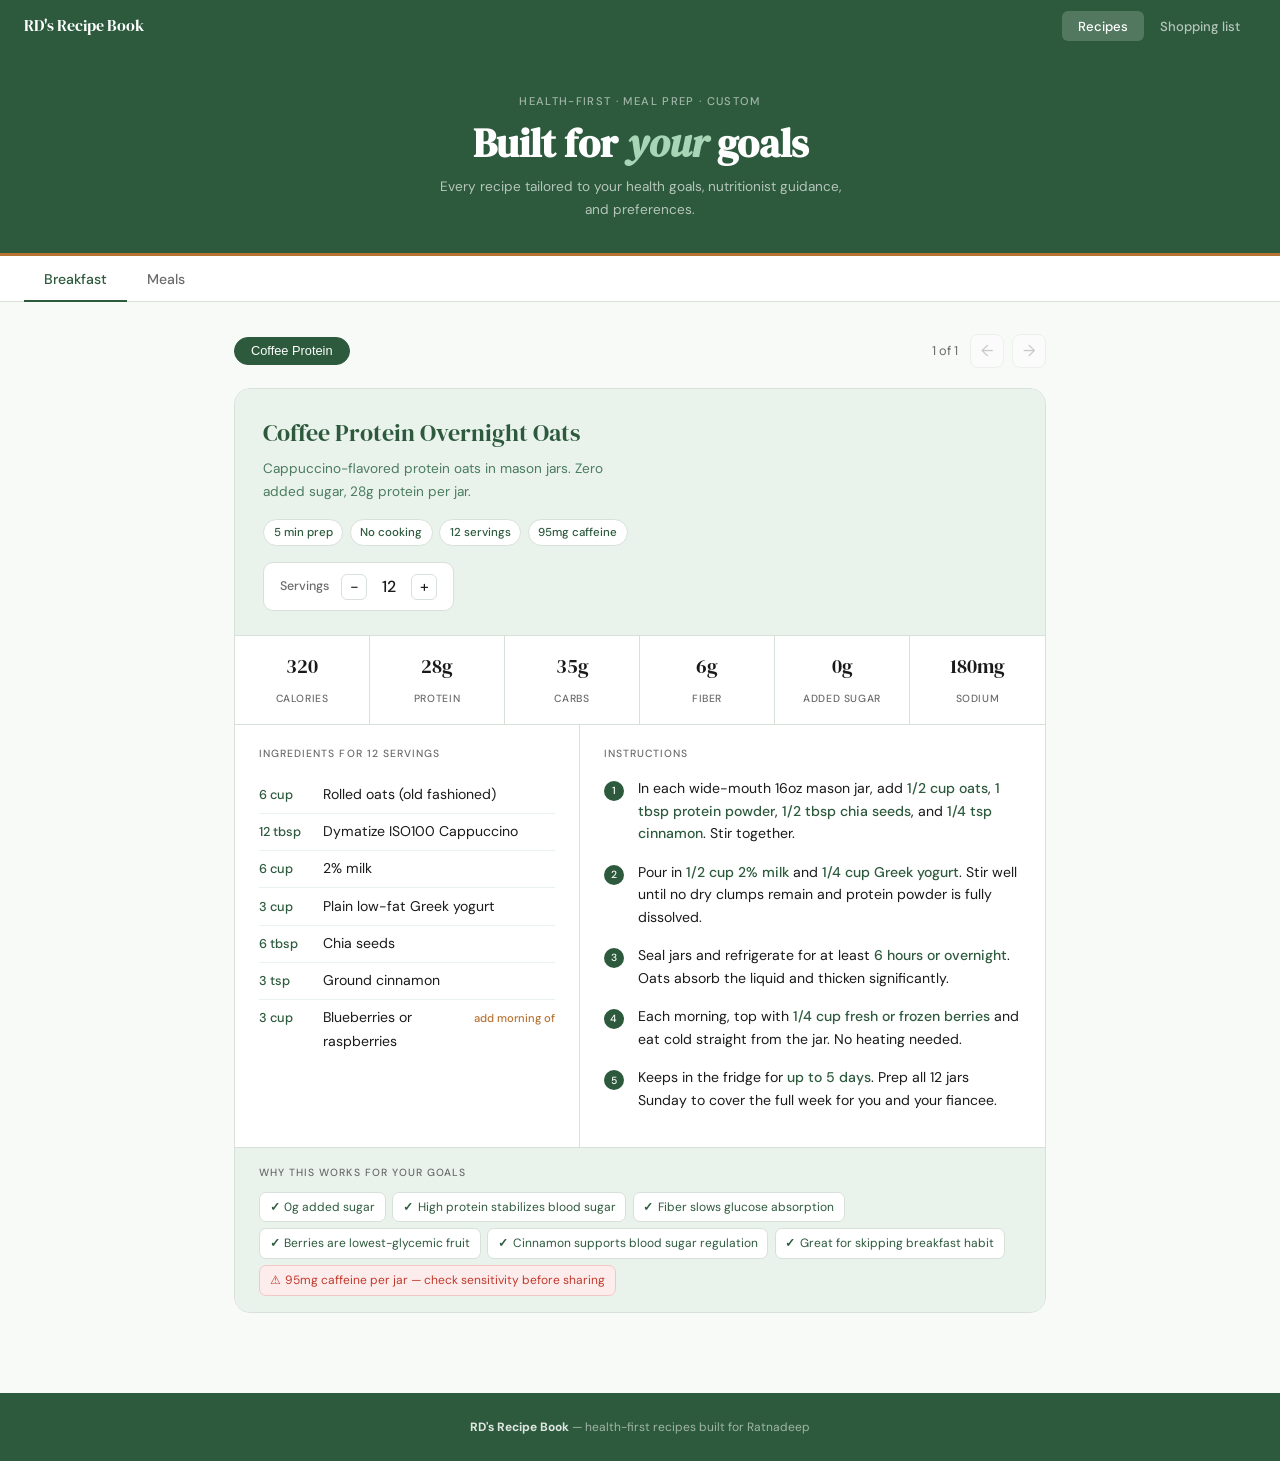
==== index.html @ 074deece "File rename" ====
<!DOCTYPE html>
<html lang="en">
<head>
<meta charset="UTF-8">
<meta name="viewport" content="width=device-width, initial-scale=1.0">
<title>RD's Recipe Book</title>
<link href="https://fonts.googleapis.com/css2?family=DM+Serif+Display:ital@0;1&family=DM+Sans:wght@400;500&display=swap" rel="stylesheet">
<style>
*,*::before,*::after{box-sizing:border-box;margin:0;padding:0}
:root{
  --green:#2D5A3D;--green-light:#EAF2EC;--green-mid:#4A7C5F;
  --amber:#B87333;--amber-light:#FDF4EB;
  --ink:#1A1A1A;--muted:#6B6B6B;--border:#D8E0DA;
  --bg:#F8FAF8;--white:#FFFFFF;
  --red:#C0392B;--red-light:#FDECEC;
}
body{font-family:'DM Sans',sans-serif;background:var(--bg);color:var(--ink);font-size:16px;line-height:1.7;min-height:100vh}
nav{background:var(--green);padding:0 1.5rem;display:flex;align-items:center;justify-content:space-between;height:52px;position:sticky;top:0;z-index:200}
.brand{font-family:'DM Serif Display',serif;color:#fff;font-size:1rem}
.nav-links{display:flex;gap:0;list-style:none}
.nav-links button{background:none;border:none;color:rgba(255,255,255,0.65);font-family:'DM Sans',sans-serif;font-size:0.82rem;font-weight:500;padding:0.4rem 1rem;cursor:pointer;border-radius:6px;transition:all 0.15s}
.nav-links button:hover{color:#fff;background:rgba(255,255,255,0.1)}
.nav-links button.active{color:#fff;background:rgba(255,255,255,0.18)}
.hero{background:var(--green);padding:2.5rem 1.5rem 2rem;text-align:center;border-bottom:3px solid var(--amber)}
.hero-eyebrow{font-size:0.7rem;font-weight:500;letter-spacing:0.12em;text-transform:uppercase;color:rgba(255,255,255,0.55);margin-bottom:0.5rem}
.hero h1{font-family:'DM Serif Display',serif;font-size:clamp(1.6rem,4vw,2.5rem);color:#fff;line-height:1.2;margin-bottom:0.5rem}
.hero h1 em{font-style:italic;color:#A8D5B5}
.hero-sub{color:rgba(255,255,255,0.65);font-size:0.85rem;max-width:420px;margin:0 auto}
.page{display:none;max-width:860px;margin:0 auto;padding:2rem 1.5rem}
.page.active{display:block}
.page-tabs{background:var(--white);border-bottom:1px solid var(--border);display:flex;padding:0 1.5rem;max-width:none}
.page-tab{background:none;border:none;border-bottom:2px solid transparent;font-family:'DM Sans',sans-serif;font-size:0.88rem;font-weight:500;color:var(--muted);padding:0.85rem 1.25rem 0.75rem;cursor:pointer;transition:all 0.15s;margin-bottom:-1px}
.page-tab:hover{color:var(--ink)}
.page-tab.active{color:var(--green);border-bottom-color:var(--green)}
.cat-wrap{max-width:860px;margin:0 auto;padding:2rem 1.5rem}
.recipe-nav{display:flex;align-items:center;justify-content:space-between;margin-bottom:1.25rem;flex-wrap:wrap;gap:0.75rem}
.cat-tabs{display:flex;gap:0.5rem;flex-wrap:wrap}
.cat-tab{background:var(--white);border:1px solid var(--border);border-radius:999px;font-size:0.8rem;font-weight:500;color:var(--muted);padding:0.35rem 1rem;cursor:pointer;transition:all 0.15s}
.cat-tab:hover{border-color:var(--green);color:var(--green)}
.cat-tab.active{background:var(--green);border-color:var(--green);color:#fff}
.nav-right{display:flex;align-items:center;gap:0.75rem}
.recipe-counter{font-size:0.8rem;color:var(--muted)}
.recipe-nav-arrows{display:flex;gap:0.5rem}
.arrow-btn{background:var(--white);border:1px solid var(--border);border-radius:8px;width:34px;height:34px;display:flex;align-items:center;justify-content:center;cursor:pointer;font-size:1rem;color:var(--muted);transition:all 0.15s;font-family:'DM Sans',sans-serif}
.arrow-btn:hover:not([disabled]){border-color:var(--green);color:var(--green)}
.arrow-btn[disabled]{opacity:0.35;cursor:default}
.recipe-card{background:var(--white);border:1px solid var(--border);border-radius:16px;overflow:hidden}
.recipe-header{background:var(--green-light);padding:1.5rem 1.75rem;border-bottom:1px solid var(--border)}
.recipe-header-top{display:flex;align-items:flex-start;justify-content:space-between;gap:1rem;flex-wrap:wrap;margin-bottom:1rem}
.recipe-title{font-family:'DM Serif Display',serif;font-size:1.5rem;font-weight:400;color:var(--green)}
.recipe-desc{font-size:0.85rem;color:var(--green-mid);margin-top:0.2rem;max-width:380px}
.recipe-badges{display:flex;gap:0.4rem;flex-wrap:wrap}
.badge{background:var(--white);border:1px solid var(--border);border-radius:999px;font-size:0.72rem;font-weight:500;color:var(--green);padding:0.18rem 0.6rem;white-space:nowrap}
.serving-control{display:flex;align-items:center;gap:0.75rem;background:var(--white);border:1px solid var(--border);border-radius:10px;padding:0.6rem 1rem;width:fit-content}
.serving-label{font-size:0.78rem;color:var(--muted);font-weight:500}
.serving-btns{display:flex;align-items:center;gap:0.5rem}
.s-btn{background:none;border:1px solid var(--border);border-radius:6px;width:26px;height:26px;display:flex;align-items:center;justify-content:center;cursor:pointer;font-size:1rem;color:var(--ink);line-height:1;transition:all 0.15s;font-family:'DM Sans',sans-serif}
.s-btn:hover{border-color:var(--green);color:var(--green)}
.serving-num{font-size:1rem;font-weight:500;color:var(--ink);min-width:28px;text-align:center}
.nutrition-strip{display:grid;grid-template-columns:repeat(auto-fit,minmax(90px,1fr));border-bottom:1px solid var(--border)}
.nutrition-cell{padding:0.85rem 1rem;text-align:center;border-right:1px solid var(--border)}
.nutrition-cell:last-child{border-right:none}
.nutrition-cell .val{font-family:'DM Serif Display',serif;font-size:1.25rem;color:var(--ink);display:block}
.nutrition-cell .lbl{font-size:0.65rem;font-weight:500;letter-spacing:0.06em;text-transform:uppercase;color:var(--muted);margin-top:0.1rem}
.recipe-body{display:grid;grid-template-columns:1fr 1.35fr}
@media(max-width:600px){.recipe-body{grid-template-columns:1fr}}
.ingredients-col{padding:1.25rem 1.5rem;border-right:1px solid var(--border)}
.steps-col{padding:1.25rem 1.5rem}
.col-label{font-size:0.65rem;font-weight:500;letter-spacing:0.1em;text-transform:uppercase;color:var(--muted);margin-bottom:0.9rem}
.ingredient-list{list-style:none}
.ingredient-list li{display:flex;gap:0.5rem;padding:0.38rem 0;border-bottom:1px solid var(--green-light);font-size:0.88rem;align-items:baseline}
.ingredient-list li:last-child{border-bottom:none}
.qty{font-weight:500;color:var(--green);min-width:56px;font-size:0.8rem}
.iname{color:var(--ink);flex:1}
.mod{font-size:0.7rem;color:var(--amber);font-weight:500;margin-left:auto;white-space:nowrap;padding-left:0.3rem}
.step{display:flex;gap:0.9rem;margin-bottom:1rem;align-items:flex-start}
.step-num{background:var(--green);color:#fff;font-size:0.65rem;font-weight:500;width:20px;height:20px;border-radius:50%;display:flex;align-items:center;justify-content:center;flex-shrink:0;margin-top:4px}
.step-text{font-size:0.88rem;color:var(--ink);line-height:1.6}
.step-text strong{font-weight:500;color:var(--green)}
.health-notes{background:var(--green-light);border-top:1px solid var(--border);padding:1rem 1.5rem}
.health-note-list{display:flex;flex-wrap:wrap;gap:0.4rem;margin-top:0.6rem}
.hnote{background:var(--white);border:1px solid var(--border);border-radius:7px;font-size:0.75rem;color:var(--green);padding:0.25rem 0.6rem;display:flex;align-items:center;gap:0.3rem}
.hnote::before{content:"✓";font-weight:700}
.wnote{background:var(--red-light);border:1px solid #F5C6C6;border-radius:7px;font-size:0.75rem;color:var(--red);padding:0.25rem 0.6rem;display:flex;align-items:center;gap:0.3rem}
.wnote::before{content:"⚠"}
.shop-header{display:flex;align-items:center;justify-content:space-between;margin-bottom:1.5rem;flex-wrap:wrap;gap:1rem}
.shop-header h2{font-family:'DM Serif Display',serif;font-size:1.5rem;font-weight:400}
.clear-btn{background:none;border:1px solid var(--border);border-radius:8px;font-family:'DM Sans',sans-serif;font-size:0.8rem;color:var(--muted);padding:0.4rem 0.85rem;cursor:pointer;transition:all 0.15s}
.clear-btn:hover{border-color:var(--red);color:var(--red)}
.shop-section{background:var(--white);border:1px solid var(--border);border-radius:14px;overflow:hidden;margin-bottom:1.25rem}
.shop-section-header{background:var(--green-light);padding:0.75rem 1.25rem;border-bottom:1px solid var(--border);display:flex;align-items:center;justify-content:space-between}
.shop-section-title{font-size:0.72rem;font-weight:500;letter-spacing:0.1em;text-transform:uppercase;color:var(--green)}
.shop-section-count{font-size:0.72rem;color:var(--green-mid)}
.shop-item{display:flex;align-items:center;gap:0.85rem;padding:0.7rem 1.25rem;border-bottom:1px solid var(--green-light);cursor:pointer;transition:background 0.1s;user-select:none}
.shop-item:last-child{border-bottom:none}
.shop-item:hover{background:var(--bg)}
.shop-item.checked .shop-item-name{text-decoration:line-through;color:var(--muted)}
.shop-checkbox{width:18px;height:18px;border:1.5px solid var(--border);border-radius:4px;flex-shrink:0;display:flex;align-items:center;justify-content:center;transition:all 0.15s}
.shop-item.checked .shop-checkbox{background:var(--green);border-color:var(--green)}
.checkmark{display:none;font-size:11px;color:#fff;font-weight:700}
.shop-item.checked .checkmark{display:block}
.shop-item-name{flex:1;font-size:0.9rem;color:var(--ink)}
.shop-item-qty{font-size:0.78rem;color:var(--muted);white-space:nowrap}
.have-tag{font-size:0.7rem;color:var(--green-mid);font-weight:500;margin-left:0.4rem}
.progress-bar{height:3px;background:var(--border);border-radius:999px;margin-bottom:1.5rem;overflow:hidden}
.progress-fill{height:100%;background:var(--green);border-radius:999px;transition:width 0.3s}
.progress-label{font-size:0.78rem;color:var(--muted);margin-bottom:0.5rem}
footer{background:var(--green);color:rgba(255,255,255,0.55);text-align:center;padding:1.5rem;font-size:0.75rem;margin-top:3rem}
footer strong{color:rgba(255,255,255,0.85)}
</style>
</head>
<body>

<nav>
  <span class="brand">RD's Recipe Book</span>
  <ul class="nav-links">
    <li><button class="active" onclick="showPage('recipes',this)">Recipes</button></li>
    <li><button onclick="showPage('shopping',this)">Shopping list</button></li>
  </ul>
</nav>

<div class="hero">
  <p class="hero-eyebrow">Health-first · Meal prep · Custom</p>
  <h1>Built for <em>your</em> goals</h1>
  <p class="hero-sub">Every recipe tailored to your health goals, nutritionist guidance, and preferences.</p>
</div>

<div id="page-recipes" class="page active" style="max-width:none;padding:0">
  <div class="page-tabs">
    <button class="page-tab active" onclick="showCat('breakfast',this)">Breakfast</button>
    <button class="page-tab" onclick="showCat('meals',this)">Meals</button>
  </div>
  <div id="cat-breakfast" class="cat-wrap"></div>
  <div id="cat-meals" class="cat-wrap" style="display:none"></div>
</div>

<div id="page-shopping" class="page">
  <div class="shop-header">
    <h2>Shopping list</h2>
    <button class="clear-btn" onclick="clearChecked()">Clear checked</button>
  </div>
  <p class="progress-label" id="progress-label"></p>
  <div class="progress-bar"><div class="progress-fill" id="progress-fill" style="width:0%"></div></div>
  <div id="shopping-content"></div>
</div>

<footer><strong>RD's Recipe Book</strong> — health-first recipes built for Ratnadeep</footer>

<script>
var RECIPES = {
  breakfast: [
    {
      id: "oats",
      name: "Coffee Protein Overnight Oats",
      desc: "Cappuccino-flavored protein oats in mason jars. Zero added sugar, 28g protein per jar.",
      badges: ["5 min prep","No cooking","12 servings","95mg caffeine"],
      baseServings: 12,
      nutrition: {calories:320,protein:28,carbs:35,fiber:6,addedSugar:0,sodium:180},
      ingredients: [
        {qty:0.5,unit:"cup",name:"Rolled oats (old fashioned)",mod:""},
        {qty:1,unit:"tbsp",name:"Dymatize ISO100 Cappuccino",mod:""},
        {qty:0.5,unit:"cup",name:"2% milk",mod:""},
        {qty:0.25,unit:"cup",name:"Plain low-fat Greek yogurt",mod:""},
        {qty:0.5,unit:"tbsp",name:"Chia seeds",mod:""},
        {qty:0.25,unit:"tsp",name:"Ground cinnamon",mod:""},
        {qty:0.25,unit:"cup",name:"Blueberries or raspberries",mod:"add morning of"}
      ],
      steps: [
        "In each wide-mouth 16oz mason jar, add <strong>1/2 cup oats</strong>, <strong>1 tbsp protein powder</strong>, <strong>1/2 tbsp chia seeds</strong>, and <strong>1/4 tsp cinnamon</strong>. Stir together.",
        "Pour in <strong>1/2 cup 2% milk</strong> and <strong>1/4 cup Greek yogurt</strong>. Stir well until no dry clumps remain and protein powder is fully dissolved.",
        "Seal jars and refrigerate for at least <strong>6 hours or overnight</strong>. Oats absorb the liquid and thicken significantly.",
        "Each morning, top with <strong>1/4 cup fresh or frozen berries</strong> and eat cold straight from the jar. No heating needed.",
        "Keeps in the fridge for <strong>up to 5 days</strong>. Prep all 12 jars Sunday to cover the full week for you and your fiancee."
      ],
      healthNotes: ["0g added sugar","High protein stabilizes blood sugar","Fiber slows glucose absorption","Berries are lowest-glycemic fruit","Cinnamon supports blood sugar regulation","Great for skipping breakfast habit"],
      watchNotes: ["95mg caffeine per jar — check sensitivity before sharing"],
      grocery: [
        {name:"Rolled oats (old fashioned)",qty:"1 large canister",have:false},
        {name:"Dymatize ISO100 Cappuccino",qty:"1 tub",have:false},
        {name:"2% milk",qty:"1 gallon",have:false},
        {name:"Plain low-fat Greek yogurt",qty:"32oz tub",have:false},
        {name:"Chia seeds",qty:"bulk bag",have:false},
        {name:"Ground cinnamon",qty:"small jar",have:false},
        {name:"Frozen berries (blueberries or raspberries)",qty:"2 x 12oz bags",have:false},
        {name:"Wide-mouth 16oz mason jars",qty:"pack of 12",have:false}
      ]
    }
  ],
  meals: [
    {
      id: "pasta",
      name: "Peanut Pasta Salad",
      desc: "Thai-inspired meal prep salad with Brami protein pasta, cauliflower, edamame, and creamy peanut dressing.",
      badges: ["20 min total","4 servings","4 days fridge","Lunch"],
      baseServings: 4,
      nutrition: {calories:480,protein:33,carbs:52,fiber:14,addedSugar:1,sodium:600},
      ingredients: [
        {qty:1,unit:"cup",name:"Brami Fusilli pasta, cooked",mod:"swap"},
        {qty:0.5,unit:"cup",name:"Cauliflower, small florets",mod:"swap"},
        {qty:0.25,unit:"cup",name:"Frozen edamame, thawed",mod:""},
        {qty:0.25,unit:"cup",name:"Carrots, grated",mod:""},
        {qty:0.25,unit:"cup",name:"Green onion, chopped",mod:""},
        {qty:2,unit:"tbsp",name:"Cilantro, chopped",mod:""},
        {qty:1.5,unit:"tbsp",name:"Peanuts, crushed",mod:""},
        {qty:1.5,unit:"tbsp",name:"Peanut butter",mod:""},
        {qty:0.25,unit:"",name:"Lime, juiced",mod:""},
        {qty:0.5,unit:"tbsp",name:"Low-sodium soy sauce",mod:"swap"},
        {qty:0.25,unit:"tbsp",name:"Sriracha",mod:""},
        {qty:0.25,unit:"tbsp",name:"Chili crunch oil",mod:""},
        {qty:0.25,unit:"tsp",name:"Maple syrup",mod:""},
        {qty:0.75,unit:"tbsp",name:"Water to thin dressing",mod:""}
      ],
      steps: [
        "Cook <strong>Brami Fusilli</strong> per package instructions. Drain and cool completely — warm pasta makes the dressing watery.",
        "Chop <strong>cauliflower</strong> into small florets. Grate <strong>carrots</strong>. Chop <strong>green onion</strong> and <strong>cilantro</strong>. Thaw <strong>edamame</strong> or mix with warm pasta to speed it up.",
        "In a jar, whisk <strong>peanut butter, lime juice, low-sodium soy sauce, sriracha, maple syrup,</strong> and <strong>water</strong> until smooth and pourable. Spoon chili crunch oil over the surface — do not stir it in.",
        "In a large bowl, combine cooled pasta, cauliflower, edamame, carrots, green onion, cilantro, and peanuts. Pour dressing over and toss well.",
        "Divide into <strong>4 airtight containers</strong>. Keeps in the fridge up to <strong>4 days</strong>. Toss before eating as dressing settles."
      ],
      healthNotes: ["Brami pasta: 21g protein + 9g fiber vs regular rotini","Cauliflower: nutritionist-approved lunch vegetable","Low-sodium soy sauce reduces sodium per serving","High fiber helps manage blood sugar from carbs"],
      watchNotes: [],
      grocery: [
        {name:"Brami Fusilli protein pasta",qty:"1 box",have:false},
        {name:"Frozen edamame (shelled)",qty:"1 bag",have:false},
        {name:"Cauliflower",qty:"1 head",have:false},
        {name:"Carrots",qty:"2-3 medium",have:false},
        {name:"Green onion",qty:"1 bunch",have:false},
        {name:"Cilantro",qty:"1 bunch",have:false},
        {name:"Peanuts (unsalted)",qty:"small bag",have:false},
        {name:"Peanut butter",qty:"1 jar",have:false},
        {name:"Limes",qty:"2",have:false},
        {name:"Low-sodium soy sauce",qty:"1 bottle",have:false},
        {name:"Chili crunch oil",qty:"1 jar",have:false},
        {name:"Maple syrup",qty:"small bottle",have:false},
        {name:"Sriracha",qty:"1 bottle",have:false}
      ]
    }
  ]
};

var state = {
  currentCat: "breakfast",
  indices: {breakfast:0, meals:0},
  servings: {},
  checked: {}
};

try { state.checked = JSON.parse(localStorage.getItem("rd_checked") || "{}"); } catch(e) { state.checked = {}; }

RECIPES.breakfast.forEach(function(r){ state.servings[r.id] = r.baseServings; });
RECIPES.meals.forEach(function(r){ state.servings[r.id] = r.baseServings; });

function showPage(page, btn) {
  document.querySelectorAll(".page").forEach(function(p){ p.classList.remove("active"); });
  document.getElementById("page-"+page).classList.add("active");
  document.querySelectorAll(".nav-links button").forEach(function(b){ b.classList.remove("active"); });
  btn.classList.add("active");
  if(page === "shopping") renderShopping();
}

function showCat(cat, btn) {
  state.currentCat = cat;
  document.getElementById("cat-breakfast").style.display = cat === "breakfast" ? "block" : "none";
  document.getElementById("cat-meals").style.display = cat === "meals" ? "block" : "none";
  document.querySelectorAll(".page-tab").forEach(function(b){ b.classList.remove("active"); });
  btn.classList.add("active");
}

function prevRecipe(cat) {
  if(state.indices[cat] > 0){ state.indices[cat]--; renderRecipe(cat); }
}
function nextRecipe(cat) {
  if(state.indices[cat] < RECIPES[cat].length - 1){ state.indices[cat]++; renderRecipe(cat); }
}
function jumpRecipe(cat, idx) {
  state.indices[cat] = idx;
  renderRecipe(cat);
}
function changeServings(id, cat, delta) {
  state.servings[id] = Math.max(1, state.servings[id] + delta);
  renderRecipe(cat);
}

function fmtQty(n) {
  if(n === 0) return "0";
  var whole = Math.floor(n);
  var frac = Math.round((n - whole) * 100) / 100;
  var fracs = {"0.25":"1/4","0.5":"1/2","0.75":"3/4","0.33":"1/3","0.67":"2/3","0.13":"1/8"};
  var best = null, bestDiff = 999;
  Object.keys(fracs).forEach(function(k){
    var diff = Math.abs(parseFloat(k) - frac);
    if(diff < bestDiff){ bestDiff = diff; best = k; }
  });
  if(bestDiff < 0.06) {
    var fs = fracs[best];
    return whole > 0 ? (whole + " " + fs) : fs;
  }
  if(n >= 10) return Math.round(n).toString();
  return parseFloat(n.toFixed(1)).toString();
}

function renderRecipe(cat) {
  var recipes = RECIPES[cat];
  var idx = state.indices[cat];
  var r = recipes[idx];
  var servings = state.servings[r.id];
  var ratio = servings / r.baseServings;
  var n = r.nutrition;

  function ns(v){ return Math.round(v * ratio); }

  var tabs = recipes.map(function(rec, i){
    var words = rec.name.split(" ").slice(0,2).join(" ");
    return '<button class="cat-tab' + (i===idx?" active":"") + '" onclick="jumpRecipe(\'' + cat + '\',' + i + ')">' + words + '</button>';
  }).join("");

  var prevDis = idx === 0 ? " disabled" : "";
  var nextDis = idx === recipes.length - 1 ? " disabled" : "";

  var ings = r.ingredients.map(function(ing){
    var scaled = ing.qty * servings;
    return '<li><span class="qty">' + fmtQty(scaled) + ' ' + ing.unit + '</span><span class="iname">' + ing.name + '</span>' + (ing.mod ? '<span class="mod">' + ing.mod + '</span>' : '') + '</li>';
  }).join("");

  var steps = r.steps.map(function(s, i){
    return '<div class="step"><span class="step-num">' + (i+1) + '</span><span class="step-text">' + s + '</span></div>';
  }).join("");

  var hnotes = r.healthNotes.map(function(n){ return '<span class="hnote">' + n + '</span>'; }).join("");
  var wnotes = r.watchNotes.map(function(n){ return '<span class="wnote">' + n + '</span>'; }).join("");
  var badges = r.badges.map(function(b){ return '<span class="badge">' + b + '</span>'; }).join("");

  var html = '<div class="recipe-nav">'
    + '<div class="cat-tabs">' + tabs + '</div>'
    + '<div class="nav-right">'
    + '<span class="recipe-counter">' + (idx+1) + ' of ' + recipes.length + '</span>'
    + '<div class="recipe-nav-arrows">'
    + '<button class="arrow-btn" onclick="prevRecipe(\'' + cat + '\')"' + prevDis + '>&#8592;</button>'
    + '<button class="arrow-btn" onclick="nextRecipe(\'' + cat + '\')"' + nextDis + '>&#8594;</button>'
    + '</div></div></div>'
    + '<div class="recipe-card">'
    + '<div class="recipe-header">'
    + '<div class="recipe-header-top">'
    + '<div><div class="recipe-title">' + r.name + '</div><div class="recipe-desc">' + r.desc + '</div></div>'
    + '<div class="recipe-badges">' + badges + '</div>'
    + '</div>'
    + '<div class="serving-control"><span class="serving-label">Servings</span>'
    + '<div class="serving-btns">'
    + '<button class="s-btn" onclick="changeServings(\'' + r.id + '\',\'' + cat + '\',-1)">&#8722;</button>'
    + '<span class="serving-num">' + servings + '</span>'
    + '<button class="s-btn" onclick="changeServings(\'' + r.id + '\',\'' + cat + '\',1)">&#43;</button>'
    + '</div></div></div>'
    + '<div class="nutrition-strip">'
    + '<div class="nutrition-cell"><span class="val">' + ns(n.calories) + '</span><span class="lbl">Calories</span></div>'
    + '<div class="nutrition-cell"><span class="val">' + ns(n.protein) + 'g</span><span class="lbl">Protein</span></div>'
    + '<div class="nutrition-cell"><span class="val">' + ns(n.carbs) + 'g</span><span class="lbl">Carbs</span></div>'
    + '<div class="nutrition-cell"><span class="val">' + ns(n.fiber) + 'g</span><span class="lbl">Fiber</span></div>'
    + '<div class="nutrition-cell"><span class="val">' + ns(n.addedSugar) + 'g</span><span class="lbl">Added sugar</span></div>'
    + '<div class="nutrition-cell"><span class="val">' + ns(n.sodium) + 'mg</span><span class="lbl">Sodium</span></div>'
    + '</div>'
    + '<div class="recipe-body">'
    + '<div class="ingredients-col"><div class="col-label">Ingredients for ' + servings + ' servings</div><ul class="ingredient-list">' + ings + '</ul></div>'
    + '<div class="steps-col"><div class="col-label">Instructions</div>' + steps + '</div>'
    + '</div>'
    + '<div class="health-notes"><div class="col-label" style="margin-bottom:0.5rem">Why this works for your goals</div>'
    + '<div class="health-note-list">' + hnotes + wnotes + '</div></div>'
    + '</div>';

  document.getElementById(cat + "-recipe-container").innerHTML = html;
}

function getKey(recipeId, itemName) {
  return recipeId + "__" + itemName;
}

function toggleItem(key) {
  state.checked[key] = !state.checked[key];
  try { localStorage.setItem("rd_checked", JSON.stringify(state.checked)); } catch(e){}
  renderShopping();
}

function clearChecked() {
  state.checked = {};
  try { localStorage.setItem("rd_checked", JSON.stringify(state.checked)); } catch(e){}
  renderShopping();
}

function renderShopping() {
  var allRecipes = RECIPES.breakfast.concat(RECIPES.meals);
  var totalItems = 0, checkedItems = 0;
  var html = "";

  allRecipes.forEach(function(r) {
    var sectionDone = 0;
    totalItems += r.grocery.length;
    r.grocery.forEach(function(it){
      var key = getKey(r.id, it.name);
      if(it.have || state.checked[key]) sectionDone++;
    });
    checkedItems += sectionDone;

    html += '<div class="shop-section">'
      + '<div class="shop-section-header">'
      + '<span class="shop-section-title">' + r.name + '</span>'
      + '<span class="shop-section-count">' + sectionDone + '/' + r.grocery.length + ' done</span>'
      + '</div>';

    r.grocery.forEach(function(it) {
      var key = getKey(r.id, it.name);
      var isChecked = it.have || !!state.checked[key];
      var checkedClass = isChecked ? " checked" : "";
      var onclick = it.have ? "" : ' onclick="toggleItem(\'' + key + '\')"';
      var haveTag = it.have ? '<span class="have-tag">already have</span>' : "";
      html += '<div class="shop-item' + checkedClass + '"' + onclick + '>'
        + '<div class="shop-checkbox"><span class="checkmark">&#10003;</span></div>'
        + '<span class="shop-item-name">' + it.name + haveTag + '</span>'
        + '<span class="shop-item-qty">' + it.qty + '</span>'
        + '</div>';
    });

    html += '</div>';
  });

  var pct = totalItems > 0 ? Math.round(checkedItems / totalItems * 100) : 0;
  document.getElementById("progress-label").textContent = checkedItems + " of " + totalItems + " items checked";
  document.getElementById("progress-fill").style.width = pct + "%";
  document.getElementById("shopping-content").innerHTML = html;
}

function initCat(cat) {
  var wrap = document.getElementById("cat-" + cat);
  wrap.innerHTML = '<div id="' + cat + '-recipe-container"></div>';
  renderRecipe(cat);
}

initCat("breakfast");
initCat("meals");
</script>
</body>
</html>
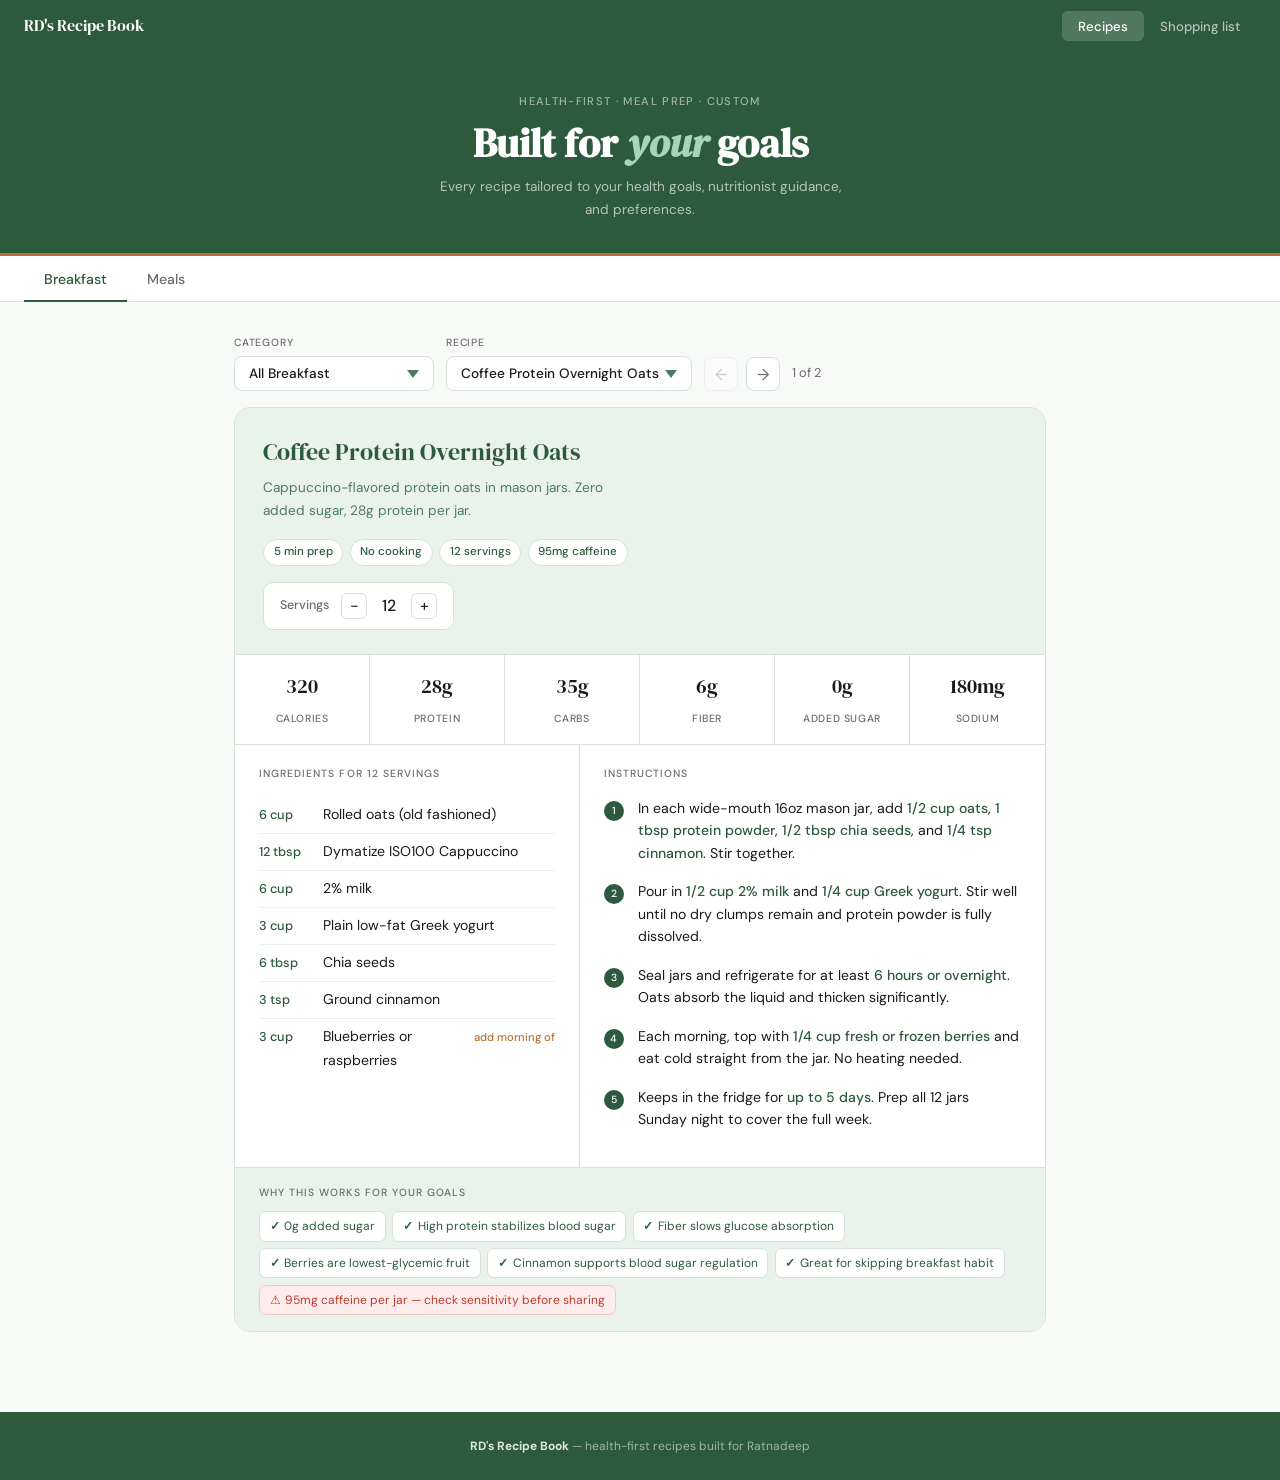
==== commit a5ec77fe: "UI changes" ====
--- a/index.html
+++ b/index.html
@@ -83,6 +83,12 @@
 .hnote::before{content:"✓";font-weight:700}
 .wnote{background:var(--red-light);border:1px solid #F5C6C6;border-radius:7px;font-size:0.75rem;color:var(--red);padding:0.25rem 0.6rem;display:flex;align-items:center;gap:0.3rem}
 .wnote::before{content:"⚠"}
+.dd-row{display:flex;gap:0.75rem;margin-bottom:1rem;flex-wrap:wrap;align-items:center}
+.dd-wrap{position:relative}
+.dd-label{font-size:0.65rem;font-weight:500;letter-spacing:0.08em;text-transform:uppercase;color:var(--muted);margin-bottom:0.3rem;display:block}
+.dd-select{appearance:none;-webkit-appearance:none;background:var(--white);border:1px solid var(--border);border-radius:8px;padding:0.5rem 2rem 0.5rem 0.85rem;font-family:'DM Sans',sans-serif;font-size:0.85rem;font-weight:500;color:var(--ink);cursor:pointer;min-width:200px;background-image:url("data:image/svg+xml;charset=UTF-8,%3Csvg xmlns='http://www.w3.org/2000/svg' width='12' height='8' viewBox='0 0 12 8'%3E%3Cpath fill='%234A7C5F' d='M6 8L0 0h12z'/%3E%3C/svg%3E");background-repeat:no-repeat;background-position:right 0.85rem center;transition:border-color 0.15s}
+.dd-select:hover{border-color:var(--green)}
+.dd-select:focus{outline:none;border-color:var(--green)}
 .shop-header{display:flex;align-items:center;justify-content:space-between;margin-bottom:1.5rem;flex-wrap:wrap;gap:1rem}
 .shop-header h2{font-family:'DM Serif Display',serif;font-size:1.5rem;font-weight:400}
 .clear-btn{background:none;border:1px solid var(--border);border-radius:8px;font-family:'DM Sans',sans-serif;font-size:0.8rem;color:var(--muted);padding:0.4rem 0.85rem;cursor:pointer;transition:all 0.15s}
@@ -151,6 +157,7 @@
   breakfast: [
     {
       id: "oats",
+      subcat: "Overnight Oats",
       name: "Coffee Protein Overnight Oats",
       desc: "Cappuccino-flavored protein oats in mason jars. Zero added sugar, 28g protein per jar.",
       badges: ["5 min prep","No cooking","12 servings","95mg caffeine"],
@@ -170,7 +177,7 @@
         "Pour in <strong>1/2 cup 2% milk</strong> and <strong>1/4 cup Greek yogurt</strong>. Stir well until no dry clumps remain and protein powder is fully dissolved.",
         "Seal jars and refrigerate for at least <strong>6 hours or overnight</strong>. Oats absorb the liquid and thicken significantly.",
         "Each morning, top with <strong>1/4 cup fresh or frozen berries</strong> and eat cold straight from the jar. No heating needed.",
-        "Keeps in the fridge for <strong>up to 5 days</strong>. Prep all 12 jars Sunday to cover the full week for you and your fiancee."
+        "Keeps in the fridge for <strong>up to 5 days</strong>. Prep all 12 jars Sunday night to cover the full week."
       ],
       healthNotes: ["0g added sugar","High protein stabilizes blood sugar","Fiber slows glucose absorption","Berries are lowest-glycemic fruit","Cinnamon supports blood sugar regulation","Great for skipping breakfast habit"],
       watchNotes: ["95mg caffeine per jar — check sensitivity before sharing"],
@@ -182,6 +189,46 @@
         {name:"Chia seeds",qty:"bulk bag",have:false},
         {name:"Ground cinnamon",qty:"small jar",have:false},
         {name:"Frozen berries (blueberries or raspberries)",qty:"2 x 12oz bags",have:false},
+        {name:"Wide-mouth 16oz mason jars",qty:"pack of 12",have:false}
+      ]
+    },
+    {
+      id: "tiramisuoats",
+      subcat: "Overnight Oats",
+      name: "Banana Tiramisu Protein Oats",
+      desc: "Coffee-soaked protein oats with banana and a dusting of cocoa, inspired by tiramisu. No added sugar.",
+      badges: ["5 min prep","No cooking","12 servings","Coffee flavor"],
+      baseServings: 12,
+      nutrition: {calories:300,protein:29,carbs:34,fiber:7,addedSugar:0,sodium:170},
+      ingredients: [
+        {qty:0.5,unit:"cup",name:"Rolled oats (old fashioned)",mod:""},
+        {qty:1,unit:"tbsp",name:"Dymatize ISO100 Cappuccino",mod:""},
+        {qty:0.5,unit:"cup",name:"2% milk",mod:""},
+        {qty:0.25,unit:"cup",name:"Plain low-fat Greek yogurt",mod:""},
+        {qty:0.5,unit:"tbsp",name:"Chia seeds",mod:""},
+        {qty:0.25,unit:"tsp",name:"Ground cinnamon",mod:""},
+        {qty:0.25,unit:"",name:"Small banana, mashed (1/4 per jar)",mod:""},
+        {qty:0.5,unit:"tsp",name:"Unsweetened cocoa powder",mod:"dust on top"}
+      ],
+      steps: [
+        "In each wide-mouth 16oz mason jar, add <strong>1/2 cup oats</strong>, <strong>1 tbsp protein powder</strong>, <strong>1/2 tbsp chia seeds</strong>, and <strong>1/4 tsp cinnamon</strong>. Stir together.",
+        "Mash <strong>1/4 small banana</strong> per jar and mix it into the dry ingredients so it soaks in like a tiramisu layer, not just a topping.",
+        "Pour in <strong>1/2 cup 2% milk</strong> and <strong>1/4 cup Greek yogurt</strong>. Stir well until no dry clumps remain and everything is fully combined.",
+        "Seal jars and refrigerate for at least <strong>6 hours or overnight</strong>. Oats absorb the liquid and thicken significantly.",
+        "Each morning, dust the top with <strong>1/2 tsp unsweetened cocoa powder</strong> just like a classic tiramisu finish. Eat cold straight from the jar.",
+        "Keeps in the fridge for <strong>up to 5 days</strong>. Prep all 12 jars Sunday night to cover the full week."
+      ],
+      healthNotes: ["0g added sugar — banana provides all the sweetness","High protein stabilizes blood sugar","Small banana portion (1/4, not 1/2) limits sugar impact","Unsweetened cocoa adds antioxidants with negligible carbs","Coffee flavor doubled from protein powder","Cinnamon supports blood sugar regulation"],
+      watchNotes: ["Contains caffeine from protein powder — check sensitivity before sharing"],
+      grocery: [
+        {name:"Rolled oats (old fashioned)",qty:"1 large canister",have:false},
+        {name:"Dymatize ISO100 Cappuccino",qty:"1 tub",have:false},
+        {name:"2% milk",qty:"1 gallon",have:false},
+        {name:"Plain low-fat Greek yogurt",qty:"32oz tub",have:false},
+        {name:"Chia seeds",qty:"bulk bag",have:false},
+        {name:"Ground cinnamon",qty:"small jar",have:false},
+        {name:"Bananas",qty:"3-4 small",have:false},
+        {name:"Unsweetened cocoa powder",qty:"small container",have:false},
         {name:"Wide-mouth 16oz mason jars",qty:"pack of 12",have:false}
       ]
     }
@@ -234,6 +281,83 @@
         {name:"Maple syrup",qty:"small bottle",have:false},
         {name:"Sriracha",qty:"1 bottle",have:false}
       ]
+    },
+    {
+      id: "kabobs",
+      name: "Chicken Kabab",
+      desc: "Tender marinated chicken skewers with lemon, herbs and garlic. Easy weeknight dinner with minimal oil.",
+      badges: ["55 min total","10 min cook","6 servings"],
+      baseServings: 6,
+      nutrition: {calories:120,protein:16,carbs:4,fiber:1,addedSugar:2,sodium:283},
+      ingredients: [
+        {qty:2,unit:"",name:"Large chicken breasts, cubed",mod:""},
+        {qty:0.5,unit:"",name:"Large lemon, juiced",mod:""},
+        {qty:0.5,unit:"tbsp",name:"Honey",mod:""},
+        {qty:1,unit:"tbsp",name:"Olive oil",mod:""},
+        {qty:1,unit:"tsp",name:"Balsamic vinegar",mod:""},
+        {qty:0.5,unit:"tbsp",name:"Oregano",mod:""},
+        {qty:1.5,unit:"tsp",name:"Garlic powder",mod:""},
+        {qty:0.25,unit:"tsp",name:"Salt (reduced for cardiovascular health)",mod:"reduced"},
+        {qty:0.5,unit:"tsp",name:"Black pepper",mod:""},
+        {qty:1,unit:"tbsp",name:"Fresh parsley, chopped",mod:"to serve"}
+      ],
+      steps: [
+        "In a large bowl or zip-lock bag, combine <strong>lemon juice, honey, balsamic vinegar, oregano, garlic powder, salt,</strong> and <strong>black pepper</strong>. Stir together.",
+        "Cut chicken breasts into <strong>1-inch cubes</strong>. Add to the marinade, cover, and refrigerate for at least <strong>30 minutes</strong> — overnight is even better.",
+        "Preheat air fryer to <strong>400 degrees F</strong>. While preheating, thread approximately <strong>4 chicken cubes</strong> onto each skewer.",
+        "Brush or spray the air fryer basket with olive oil. Place skewers in a <strong>single layer</strong>. Cook at 400F for <strong>5 minutes</strong>, flip, then cook <strong>5 more minutes</strong>.",
+        "Check internal temperature reaches <strong>165 degrees F</strong>. Garnish with fresh parsley and serve immediately."
+      ],
+      healthNotes: ["16g protein per skewer with minimal fat","Air-fried — no heavy oil needed","Salt reduced to 1/4 tsp for cardiovascular health","Low carbs and controlled sodium","Pairs well with nonstarchy vegetables for a complete meal","Oregano and garlic are anti-inflammatory"],
+      watchNotes: [],
+      grocery: [
+        {name:"Chicken breasts (boneless, skinless)",qty:"2 large",have:false},
+        {name:"Lemons",qty:"1",have:false},
+        {name:"Honey",qty:"small jar",have:false},
+        {name:"Olive oil",qty:"1 bottle",have:false},
+        {name:"Balsamic vinegar",qty:"1 bottle",have:false},
+        {name:"Dried oregano",qty:"small jar",have:false},
+        {name:"Garlic powder",qty:"small jar",have:false},
+        {name:"Fresh parsley",qty:"1 bunch",have:false},
+        {name:"Bamboo skewers",qty:"1 pack",have:false}
+      ]
+    },
+    {
+      id: "thaibasil",
+      name: "Thai Basil Chicken",
+      desc: "Spicy Thai basil chicken stir-fry with garlic and chili. Quick 25-minute weeknight meal with bold flavor and minimal ingredients.",
+      badges: ["25 min total","4 servings","High protein","Spicy"],
+      baseServings: 4,
+      nutrition: {calories:180,protein:28,carbs:8,fiber:1,addedSugar:1,sodium:580},
+      ingredients: [
+        {qty:2,unit:"",name:"Chicken breasts, cut into bite-size pieces",mod:""},
+        {qty:4,unit:"",name:"Thai chile peppers, or more to taste",mod:""},
+        {qty:4,unit:"",name:"Garlic cloves, peeled",mod:""},
+        {qty:4,unit:"tbsp",name:"Low-sodium soy sauce",mod:"swap"},
+        {qty:3,unit:"tbsp",name:"Hoisin sauce",mod:"swap"},
+        {qty:1,unit:"tsp",name:"White sugar",mod:""},
+        {qty:28,unit:"",name:"Leaves fresh Thai basil",mod:""},
+        {qty:1,unit:"",name:"Cooking spray",mod:""}
+      ],
+      steps: [
+        "Grind <strong>Thai chile peppers</strong> and <strong>garlic</strong> together using a mortar and pestle or food processor until a coarse paste forms.",
+        "Coat a large skillet with <strong>cooking spray</strong> and heat over medium-high heat. Add the pepper-garlic mixture and cook, stirring, until fragrant and garlic is golden brown — about <strong>1 minute</strong>.",
+        "Add <strong>chicken pieces</strong> and cook, stirring, until about halfway cooked — about <strong>3 minutes</strong>.",
+        "Mix in <strong>low-sodium soy sauce, hoisin sauce,</strong> and <strong>sugar</strong>. Cook and stir until chicken is no longer pink in the center — about <strong>3 more minutes</strong>.",
+        "Add <strong>Thai basil leaves</strong> and stir for 10 seconds. Remove from heat and continue stirring until basil is wilted. Serve immediately."
+      ],
+      healthNotes: ["High protein with minimal fat","Low sugar — only 1/4 tsp per serving","Low-sodium soy sauce reduces sodium significantly","Hoisin replaces oyster sauce for familiar flavor","Thai basil and garlic are anti-inflammatory","No rice — pairs well with cauliflower rice or nonstarchy vegetables"],
+      watchNotes: ["Adjust chili quantity to your heat tolerance"],
+      grocery: [
+        {name:"Chicken breasts (boneless, skinless)",qty:"2 large",have:false},
+        {name:"Thai chile peppers",qty:"4-6 peppers",have:false},
+        {name:"Garlic cloves",qty:"1 head",have:false},
+        {name:"Low-sodium soy sauce",qty:"1 bottle",have:false},
+        {name:"Hoisin sauce",qty:"1 jar",have:false},
+        {name:"White sugar",qty:"small bag",have:false},
+        {name:"Fresh Thai basil",qty:"1 bunch",have:false},
+        {name:"Cooking spray",qty:"1 can",have:false}
+      ]
     }
   ]
 };
@@ -241,6 +365,7 @@
 var state = {
   currentCat: "breakfast",
   indices: {breakfast:0, meals:0},
+  subcatFilter: {breakfast: null, meals: null},
   servings: {},
   checked: {}
 };
@@ -266,11 +391,32 @@
   btn.classList.add("active");
 }
 
+function getSubcats(cat) {
+  var subs = [];
+  RECIPES[cat].forEach(function(r){
+    if(r.subcat && subs.indexOf(r.subcat) === -1) subs.push(r.subcat);
+  });
+  return subs;
+}
+
+function getVisibleRecipes(cat) {
+  var filter = state.subcatFilter[cat];
+  if(!filter) return RECIPES[cat];
+  return RECIPES[cat].filter(function(r){ return r.subcat === filter; });
+}
+
+function setSubcatFilter(cat, subcat) {
+  state.subcatFilter[cat] = subcat;
+  state.indices[cat] = 0;
+  renderRecipe(cat);
+}
+
 function prevRecipe(cat) {
   if(state.indices[cat] > 0){ state.indices[cat]--; renderRecipe(cat); }
 }
 function nextRecipe(cat) {
-  if(state.indices[cat] < RECIPES[cat].length - 1){ state.indices[cat]++; renderRecipe(cat); }
+  var recipes = getVisibleRecipes(cat);
+  if(state.indices[cat] < recipes.length - 1){ state.indices[cat]++; renderRecipe(cat); }
 }
 function jumpRecipe(cat, idx) {
   state.indices[cat] = idx;
@@ -300,8 +446,10 @@
 }
 
 function renderRecipe(cat) {
-  var recipes = RECIPES[cat];
+  var recipes = getVisibleRecipes(cat);
+  if(recipes.length === 0){ recipes = RECIPES[cat]; state.subcatFilter[cat] = null; }
   var idx = state.indices[cat];
+  if(idx >= recipes.length) idx = 0;
   var r = recipes[idx];
   var servings = state.servings[r.id];
   var ratio = servings / r.baseServings;
@@ -309,10 +457,22 @@
 
   function ns(v){ return Math.round(v * ratio); }
 
-  var tabs = recipes.map(function(rec, i){
-    var words = rec.name.split(" ").slice(0,2).join(" ");
-    return '<button class="cat-tab' + (i===idx?" active":"") + '" onclick="jumpRecipe(\'' + cat + '\',' + i + ')">' + words + '</button>';
+  var subcats = getSubcats(cat);
+  var subcatHtml = "";
+  if(subcats.length > 0) {
+    var opts = '<option value="">All ' + (cat==="breakfast"?"Breakfast":"Meals") + '</option>';
+    subcats.forEach(function(sc){
+      opts += '<option value="' + sc + '"' + (state.subcatFilter[cat]===sc ? " selected" : "") + '>' + sc + '</option>';
+    });
+    subcatHtml = '<div class="dd-wrap"><span class="dd-label">Category</span>'
+      + '<select class="dd-select" onchange="setSubcatFilter(\'' + cat + '\', this.value || null)">' + opts + '</select></div>';
+  }
+
+  var recipeOpts = recipes.map(function(rec, i){
+    return '<option value="' + i + '"' + (i===idx ? " selected" : "") + '>' + rec.name + '</option>';
   }).join("");
+  var recipeDropdown = '<div class="dd-wrap"><span class="dd-label">Recipe</span>'
+    + '<select class="dd-select" onchange="jumpRecipe(\'' + cat + '\', parseInt(this.value))">' + recipeOpts + '</select></div>';
 
   var prevDis = idx === 0 ? " disabled" : "";
   var nextDis = idx === recipes.length - 1 ? " disabled" : "";
@@ -330,14 +490,16 @@
   var wnotes = r.watchNotes.map(function(n){ return '<span class="wnote">' + n + '</span>'; }).join("");
   var badges = r.badges.map(function(b){ return '<span class="badge">' + b + '</span>'; }).join("");
 
-  var html = '<div class="recipe-nav">'
-    + '<div class="cat-tabs">' + tabs + '</div>'
-    + '<div class="nav-right">'
-    + '<span class="recipe-counter">' + (idx+1) + ' of ' + recipes.length + '</span>'
+  var html = '<div class="dd-row">'
+    + subcatHtml
+    + recipeDropdown
+    + '<div class="dd-wrap" style="align-self:flex-end">'
     + '<div class="recipe-nav-arrows">'
     + '<button class="arrow-btn" onclick="prevRecipe(\'' + cat + '\')"' + prevDis + '>&#8592;</button>'
     + '<button class="arrow-btn" onclick="nextRecipe(\'' + cat + '\')"' + nextDis + '>&#8594;</button>'
-    + '</div></div></div>'
+    + '</div></div>'
+    + '<span class="recipe-counter" style="align-self:flex-end;padding-bottom:0.5rem">' + (idx+1) + ' of ' + recipes.length + '</span>'
+    + '</div>'
     + '<div class="recipe-card">'
     + '<div class="recipe-header">'
     + '<div class="recipe-header-top">'
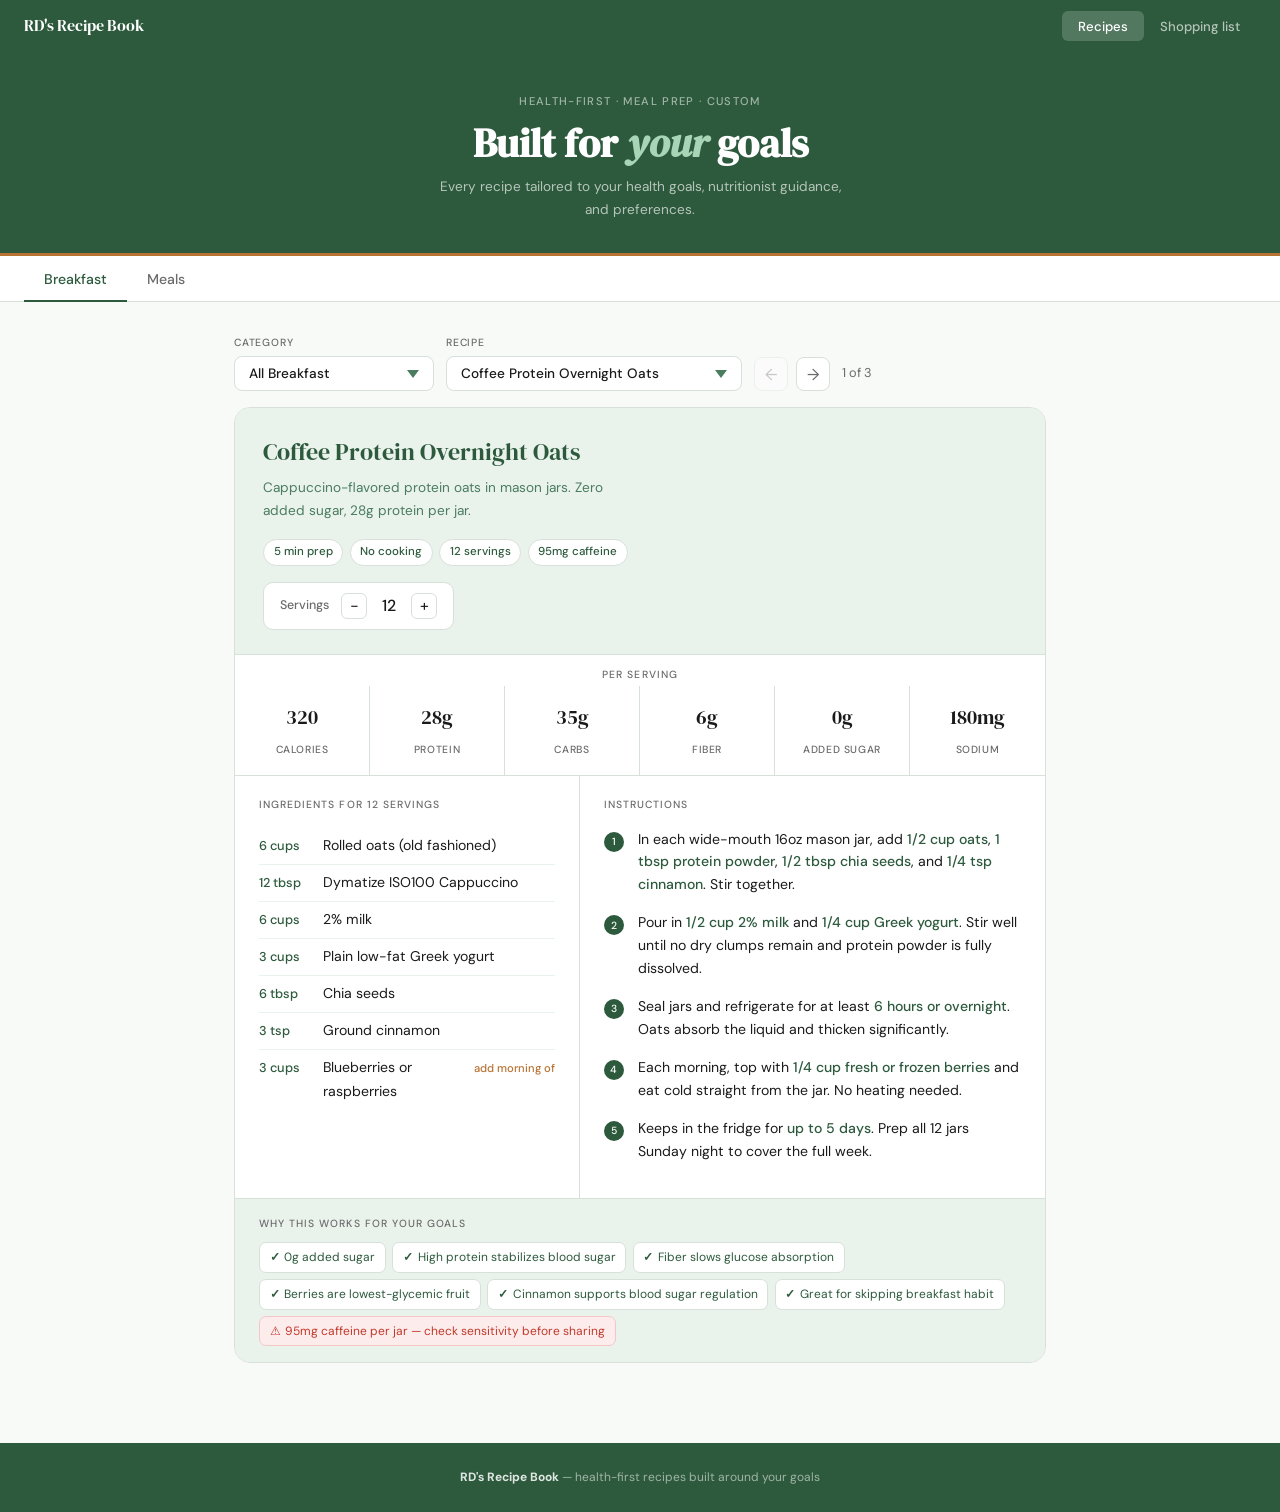
==== commit 4111c450: "Add chocolate PB oats, fix ingredient scaling, split into modules Adds a third overnight oats recipe" ====
--- a/index.html
+++ b/index.html
@@ -4,124 +4,32 @@
 <meta charset="UTF-8">
 <meta name="viewport" content="width=device-width, initial-scale=1.0">
 <title>RD's Recipe Book</title>
+<meta name="description" content="Health-first meal prep recipes with serving scaling and a combined shopping list.">
+
 <link href="https://fonts.googleapis.com/css2?family=DM+Serif+Display:ital@0;1&family=DM+Sans:wght@400;500&display=swap" rel="stylesheet">
-<style>
-*,*::before,*::after{box-sizing:border-box;margin:0;padding:0}
-:root{
-  --green:#2D5A3D;--green-light:#EAF2EC;--green-mid:#4A7C5F;
-  --amber:#B87333;--amber-light:#FDF4EB;
-  --ink:#1A1A1A;--muted:#6B6B6B;--border:#D8E0DA;
-  --bg:#F8FAF8;--white:#FFFFFF;
-  --red:#C0392B;--red-light:#FDECEC;
-}
-body{font-family:'DM Sans',sans-serif;background:var(--bg);color:var(--ink);font-size:16px;line-height:1.7;min-height:100vh}
-nav{background:var(--green);padding:0 1.5rem;display:flex;align-items:center;justify-content:space-between;height:52px;position:sticky;top:0;z-index:200}
-.brand{font-family:'DM Serif Display',serif;color:#fff;font-size:1rem}
-.nav-links{display:flex;gap:0;list-style:none}
-.nav-links button{background:none;border:none;color:rgba(255,255,255,0.65);font-family:'DM Sans',sans-serif;font-size:0.82rem;font-weight:500;padding:0.4rem 1rem;cursor:pointer;border-radius:6px;transition:all 0.15s}
-.nav-links button:hover{color:#fff;background:rgba(255,255,255,0.1)}
-.nav-links button.active{color:#fff;background:rgba(255,255,255,0.18)}
-.hero{background:var(--green);padding:2.5rem 1.5rem 2rem;text-align:center;border-bottom:3px solid var(--amber)}
-.hero-eyebrow{font-size:0.7rem;font-weight:500;letter-spacing:0.12em;text-transform:uppercase;color:rgba(255,255,255,0.55);margin-bottom:0.5rem}
-.hero h1{font-family:'DM Serif Display',serif;font-size:clamp(1.6rem,4vw,2.5rem);color:#fff;line-height:1.2;margin-bottom:0.5rem}
-.hero h1 em{font-style:italic;color:#A8D5B5}
-.hero-sub{color:rgba(255,255,255,0.65);font-size:0.85rem;max-width:420px;margin:0 auto}
-.page{display:none;max-width:860px;margin:0 auto;padding:2rem 1.5rem}
-.page.active{display:block}
-.page-tabs{background:var(--white);border-bottom:1px solid var(--border);display:flex;padding:0 1.5rem;max-width:none}
-.page-tab{background:none;border:none;border-bottom:2px solid transparent;font-family:'DM Sans',sans-serif;font-size:0.88rem;font-weight:500;color:var(--muted);padding:0.85rem 1.25rem 0.75rem;cursor:pointer;transition:all 0.15s;margin-bottom:-1px}
-.page-tab:hover{color:var(--ink)}
-.page-tab.active{color:var(--green);border-bottom-color:var(--green)}
-.cat-wrap{max-width:860px;margin:0 auto;padding:2rem 1.5rem}
-.recipe-nav{display:flex;align-items:center;justify-content:space-between;margin-bottom:1.25rem;flex-wrap:wrap;gap:0.75rem}
-.cat-tabs{display:flex;gap:0.5rem;flex-wrap:wrap}
-.cat-tab{background:var(--white);border:1px solid var(--border);border-radius:999px;font-size:0.8rem;font-weight:500;color:var(--muted);padding:0.35rem 1rem;cursor:pointer;transition:all 0.15s}
-.cat-tab:hover{border-color:var(--green);color:var(--green)}
-.cat-tab.active{background:var(--green);border-color:var(--green);color:#fff}
-.nav-right{display:flex;align-items:center;gap:0.75rem}
-.recipe-counter{font-size:0.8rem;color:var(--muted)}
-.recipe-nav-arrows{display:flex;gap:0.5rem}
-.arrow-btn{background:var(--white);border:1px solid var(--border);border-radius:8px;width:34px;height:34px;display:flex;align-items:center;justify-content:center;cursor:pointer;font-size:1rem;color:var(--muted);transition:all 0.15s;font-family:'DM Sans',sans-serif}
-.arrow-btn:hover:not([disabled]){border-color:var(--green);color:var(--green)}
-.arrow-btn[disabled]{opacity:0.35;cursor:default}
-.recipe-card{background:var(--white);border:1px solid var(--border);border-radius:16px;overflow:hidden}
-.recipe-header{background:var(--green-light);padding:1.5rem 1.75rem;border-bottom:1px solid var(--border)}
-.recipe-header-top{display:flex;align-items:flex-start;justify-content:space-between;gap:1rem;flex-wrap:wrap;margin-bottom:1rem}
-.recipe-title{font-family:'DM Serif Display',serif;font-size:1.5rem;font-weight:400;color:var(--green)}
-.recipe-desc{font-size:0.85rem;color:var(--green-mid);margin-top:0.2rem;max-width:380px}
-.recipe-badges{display:flex;gap:0.4rem;flex-wrap:wrap}
-.badge{background:var(--white);border:1px solid var(--border);border-radius:999px;font-size:0.72rem;font-weight:500;color:var(--green);padding:0.18rem 0.6rem;white-space:nowrap}
-.serving-control{display:flex;align-items:center;gap:0.75rem;background:var(--white);border:1px solid var(--border);border-radius:10px;padding:0.6rem 1rem;width:fit-content}
-.serving-label{font-size:0.78rem;color:var(--muted);font-weight:500}
-.serving-btns{display:flex;align-items:center;gap:0.5rem}
-.s-btn{background:none;border:1px solid var(--border);border-radius:6px;width:26px;height:26px;display:flex;align-items:center;justify-content:center;cursor:pointer;font-size:1rem;color:var(--ink);line-height:1;transition:all 0.15s;font-family:'DM Sans',sans-serif}
-.s-btn:hover{border-color:var(--green);color:var(--green)}
-.serving-num{font-size:1rem;font-weight:500;color:var(--ink);min-width:28px;text-align:center}
-.nutrition-strip{display:grid;grid-template-columns:repeat(auto-fit,minmax(90px,1fr));border-bottom:1px solid var(--border)}
-.nutrition-cell{padding:0.85rem 1rem;text-align:center;border-right:1px solid var(--border)}
-.nutrition-cell:last-child{border-right:none}
-.nutrition-cell .val{font-family:'DM Serif Display',serif;font-size:1.25rem;color:var(--ink);display:block}
-.nutrition-cell .lbl{font-size:0.65rem;font-weight:500;letter-spacing:0.06em;text-transform:uppercase;color:var(--muted);margin-top:0.1rem}
-.recipe-body{display:grid;grid-template-columns:1fr 1.35fr}
-@media(max-width:600px){.recipe-body{grid-template-columns:1fr}}
-.ingredients-col{padding:1.25rem 1.5rem;border-right:1px solid var(--border)}
-.steps-col{padding:1.25rem 1.5rem}
-.col-label{font-size:0.65rem;font-weight:500;letter-spacing:0.1em;text-transform:uppercase;color:var(--muted);margin-bottom:0.9rem}
-.ingredient-list{list-style:none}
-.ingredient-list li{display:flex;gap:0.5rem;padding:0.38rem 0;border-bottom:1px solid var(--green-light);font-size:0.88rem;align-items:baseline}
-.ingredient-list li:last-child{border-bottom:none}
-.qty{font-weight:500;color:var(--green);min-width:56px;font-size:0.8rem}
-.iname{color:var(--ink);flex:1}
-.mod{font-size:0.7rem;color:var(--amber);font-weight:500;margin-left:auto;white-space:nowrap;padding-left:0.3rem}
-.step{display:flex;gap:0.9rem;margin-bottom:1rem;align-items:flex-start}
-.step-num{background:var(--green);color:#fff;font-size:0.65rem;font-weight:500;width:20px;height:20px;border-radius:50%;display:flex;align-items:center;justify-content:center;flex-shrink:0;margin-top:4px}
-.step-text{font-size:0.88rem;color:var(--ink);line-height:1.6}
-.step-text strong{font-weight:500;color:var(--green)}
-.health-notes{background:var(--green-light);border-top:1px solid var(--border);padding:1rem 1.5rem}
-.health-note-list{display:flex;flex-wrap:wrap;gap:0.4rem;margin-top:0.6rem}
-.hnote{background:var(--white);border:1px solid var(--border);border-radius:7px;font-size:0.75rem;color:var(--green);padding:0.25rem 0.6rem;display:flex;align-items:center;gap:0.3rem}
-.hnote::before{content:"✓";font-weight:700}
-.wnote{background:var(--red-light);border:1px solid #F5C6C6;border-radius:7px;font-size:0.75rem;color:var(--red);padding:0.25rem 0.6rem;display:flex;align-items:center;gap:0.3rem}
-.wnote::before{content:"⚠"}
-.dd-row{display:flex;gap:0.75rem;margin-bottom:1rem;flex-wrap:wrap;align-items:center}
-.dd-wrap{position:relative}
-.dd-label{font-size:0.65rem;font-weight:500;letter-spacing:0.08em;text-transform:uppercase;color:var(--muted);margin-bottom:0.3rem;display:block}
-.dd-select{appearance:none;-webkit-appearance:none;background:var(--white);border:1px solid var(--border);border-radius:8px;padding:0.5rem 2rem 0.5rem 0.85rem;font-family:'DM Sans',sans-serif;font-size:0.85rem;font-weight:500;color:var(--ink);cursor:pointer;min-width:200px;background-image:url("data:image/svg+xml;charset=UTF-8,%3Csvg xmlns='http://www.w3.org/2000/svg' width='12' height='8' viewBox='0 0 12 8'%3E%3Cpath fill='%234A7C5F' d='M6 8L0 0h12z'/%3E%3C/svg%3E");background-repeat:no-repeat;background-position:right 0.85rem center;transition:border-color 0.15s}
-.dd-select:hover{border-color:var(--green)}
-.dd-select:focus{outline:none;border-color:var(--green)}
-.shop-header{display:flex;align-items:center;justify-content:space-between;margin-bottom:1.5rem;flex-wrap:wrap;gap:1rem}
-.shop-header h2{font-family:'DM Serif Display',serif;font-size:1.5rem;font-weight:400}
-.clear-btn{background:none;border:1px solid var(--border);border-radius:8px;font-family:'DM Sans',sans-serif;font-size:0.8rem;color:var(--muted);padding:0.4rem 0.85rem;cursor:pointer;transition:all 0.15s}
-.clear-btn:hover{border-color:var(--red);color:var(--red)}
-.shop-section{background:var(--white);border:1px solid var(--border);border-radius:14px;overflow:hidden;margin-bottom:1.25rem}
-.shop-section-header{background:var(--green-light);padding:0.75rem 1.25rem;border-bottom:1px solid var(--border);display:flex;align-items:center;justify-content:space-between}
-.shop-section-title{font-size:0.72rem;font-weight:500;letter-spacing:0.1em;text-transform:uppercase;color:var(--green)}
-.shop-section-count{font-size:0.72rem;color:var(--green-mid)}
-.shop-item{display:flex;align-items:center;gap:0.85rem;padding:0.7rem 1.25rem;border-bottom:1px solid var(--green-light);cursor:pointer;transition:background 0.1s;user-select:none}
-.shop-item:last-child{border-bottom:none}
-.shop-item:hover{background:var(--bg)}
-.shop-item.checked .shop-item-name{text-decoration:line-through;color:var(--muted)}
-.shop-checkbox{width:18px;height:18px;border:1.5px solid var(--border);border-radius:4px;flex-shrink:0;display:flex;align-items:center;justify-content:center;transition:all 0.15s}
-.shop-item.checked .shop-checkbox{background:var(--green);border-color:var(--green)}
-.checkmark{display:none;font-size:11px;color:#fff;font-weight:700}
-.shop-item.checked .checkmark{display:block}
-.shop-item-name{flex:1;font-size:0.9rem;color:var(--ink)}
-.shop-item-qty{font-size:0.78rem;color:var(--muted);white-space:nowrap}
-.have-tag{font-size:0.7rem;color:var(--green-mid);font-weight:500;margin-left:0.4rem}
-.progress-bar{height:3px;background:var(--border);border-radius:999px;margin-bottom:1.5rem;overflow:hidden}
-.progress-fill{height:100%;background:var(--green);border-radius:999px;transition:width 0.3s}
-.progress-label{font-size:0.78rem;color:var(--muted);margin-bottom:0.5rem}
-footer{background:var(--green);color:rgba(255,255,255,0.55);text-align:center;padding:1.5rem;font-size:0.75rem;margin-top:3rem}
-footer strong{color:rgba(255,255,255,0.85)}
-</style>
+
+<link rel="stylesheet" href="css/base.css">
+<link rel="stylesheet" href="css/layout.css">
+<link rel="stylesheet" href="css/recipe.css">
+<link rel="stylesheet" href="css/shopping.css">
+
+<!-- Order matters: data, then helpers, then state, then views, then bootstrap.
+     Classic scripts rather than modules so the page also opens over file://. -->
+<script defer src="js/data/breakfast.js"></script>
+<script defer src="js/data/meals.js"></script>
+<script defer src="js/format.js"></script>
+<script defer src="js/store.js"></script>
+<script defer src="js/recipe-view.js"></script>
+<script defer src="js/shopping-view.js"></script>
+<script defer src="js/app.js"></script>
 </head>
 <body>
 
 <nav>
   <span class="brand">RD's Recipe Book</span>
-  <ul class="nav-links">
-    <li><button class="active" onclick="showPage('recipes',this)">Recipes</button></li>
-    <li><button onclick="showPage('shopping',this)">Shopping list</button></li>
+  <ul class="nav-links" role="tablist">
+    <li><button class="active" data-page="recipes" role="tab" aria-selected="true">Recipes</button></li>
+    <li><button data-page="shopping" role="tab" aria-selected="false">Shopping list</button></li>
   </ul>
 </nav>
 
@@ -131,472 +39,28 @@
   <p class="hero-sub">Every recipe tailored to your health goals, nutritionist guidance, and preferences.</p>
 </div>
 
-<div id="page-recipes" class="page active" style="max-width:none;padding:0">
-  <div class="page-tabs">
-    <button class="page-tab active" onclick="showCat('breakfast',this)">Breakfast</button>
-    <button class="page-tab" onclick="showCat('meals',this)">Meals</button>
+<main>
+  <div id="page-recipes" class="page active" style="max-width:none;padding:0">
+    <div class="page-tabs" role="tablist">
+      <button class="page-tab active" data-cat="breakfast" role="tab" aria-selected="true">Breakfast</button>
+      <button class="page-tab" data-cat="meals" role="tab" aria-selected="false">Meals</button>
+    </div>
+    <div id="cat-breakfast" class="cat-wrap"></div>
+    <div id="cat-meals" class="cat-wrap" style="display:none"></div>
   </div>
-  <div id="cat-breakfast" class="cat-wrap"></div>
-  <div id="cat-meals" class="cat-wrap" style="display:none"></div>
-</div>
 
-<div id="page-shopping" class="page">
-  <div class="shop-header">
-    <h2>Shopping list</h2>
-    <button class="clear-btn" onclick="clearChecked()">Clear checked</button>
+  <div id="page-shopping" class="page">
+    <div class="shop-header">
+      <h2>Shopping list</h2>
+      <button class="clear-btn" id="clear-checked">Clear checked</button>
+    </div>
+    <p class="progress-label" id="progress-label"></p>
+    <div class="progress-bar"><div class="progress-fill" id="progress-fill" style="width:0%"></div></div>
+    <div id="shopping-content"></div>
   </div>
-  <p class="progress-label" id="progress-label"></p>
-  <div class="progress-bar"><div class="progress-fill" id="progress-fill" style="width:0%"></div></div>
-  <div id="shopping-content"></div>
-</div>
+</main>
 
-<footer><strong>RD's Recipe Book</strong> — health-first recipes built for Ratnadeep</footer>
+<footer><strong>RD's Recipe Book</strong> — health-first recipes built around your goals</footer>
 
-<script>
-var RECIPES = {
-  breakfast: [
-    {
-      id: "oats",
-      subcat: "Overnight Oats",
-      name: "Coffee Protein Overnight Oats",
-      desc: "Cappuccino-flavored protein oats in mason jars. Zero added sugar, 28g protein per jar.",
-      badges: ["5 min prep","No cooking","12 servings","95mg caffeine"],
-      baseServings: 12,
-      nutrition: {calories:320,protein:28,carbs:35,fiber:6,addedSugar:0,sodium:180},
-      ingredients: [
-        {qty:0.5,unit:"cup",name:"Rolled oats (old fashioned)",mod:""},
-        {qty:1,unit:"tbsp",name:"Dymatize ISO100 Cappuccino",mod:""},
-        {qty:0.5,unit:"cup",name:"2% milk",mod:""},
-        {qty:0.25,unit:"cup",name:"Plain low-fat Greek yogurt",mod:""},
-        {qty:0.5,unit:"tbsp",name:"Chia seeds",mod:""},
-        {qty:0.25,unit:"tsp",name:"Ground cinnamon",mod:""},
-        {qty:0.25,unit:"cup",name:"Blueberries or raspberries",mod:"add morning of"}
-      ],
-      steps: [
-        "In each wide-mouth 16oz mason jar, add <strong>1/2 cup oats</strong>, <strong>1 tbsp protein powder</strong>, <strong>1/2 tbsp chia seeds</strong>, and <strong>1/4 tsp cinnamon</strong>. Stir together.",
-        "Pour in <strong>1/2 cup 2% milk</strong> and <strong>1/4 cup Greek yogurt</strong>. Stir well until no dry clumps remain and protein powder is fully dissolved.",
-        "Seal jars and refrigerate for at least <strong>6 hours or overnight</strong>. Oats absorb the liquid and thicken significantly.",
-        "Each morning, top with <strong>1/4 cup fresh or frozen berries</strong> and eat cold straight from the jar. No heating needed.",
-        "Keeps in the fridge for <strong>up to 5 days</strong>. Prep all 12 jars Sunday night to cover the full week."
-      ],
-      healthNotes: ["0g added sugar","High protein stabilizes blood sugar","Fiber slows glucose absorption","Berries are lowest-glycemic fruit","Cinnamon supports blood sugar regulation","Great for skipping breakfast habit"],
-      watchNotes: ["95mg caffeine per jar — check sensitivity before sharing"],
-      grocery: [
-        {name:"Rolled oats (old fashioned)",qty:"1 large canister",have:false},
-        {name:"Dymatize ISO100 Cappuccino",qty:"1 tub",have:false},
-        {name:"2% milk",qty:"1 gallon",have:false},
-        {name:"Plain low-fat Greek yogurt",qty:"32oz tub",have:false},
-        {name:"Chia seeds",qty:"bulk bag",have:false},
-        {name:"Ground cinnamon",qty:"small jar",have:false},
-        {name:"Frozen berries (blueberries or raspberries)",qty:"2 x 12oz bags",have:false},
-        {name:"Wide-mouth 16oz mason jars",qty:"pack of 12",have:false}
-      ]
-    },
-    {
-      id: "tiramisuoats",
-      subcat: "Overnight Oats",
-      name: "Banana Tiramisu Protein Oats",
-      desc: "Coffee-soaked protein oats with banana and a dusting of cocoa, inspired by tiramisu. No added sugar.",
-      badges: ["5 min prep","No cooking","12 servings","Coffee flavor"],
-      baseServings: 12,
-      nutrition: {calories:300,protein:29,carbs:34,fiber:7,addedSugar:0,sodium:170},
-      ingredients: [
-        {qty:0.5,unit:"cup",name:"Rolled oats (old fashioned)",mod:""},
-        {qty:1,unit:"tbsp",name:"Dymatize ISO100 Cappuccino",mod:""},
-        {qty:0.5,unit:"cup",name:"2% milk",mod:""},
-        {qty:0.25,unit:"cup",name:"Plain low-fat Greek yogurt",mod:""},
-        {qty:0.5,unit:"tbsp",name:"Chia seeds",mod:""},
-        {qty:0.25,unit:"tsp",name:"Ground cinnamon",mod:""},
-        {qty:0.25,unit:"",name:"Small banana, mashed (1/4 per jar)",mod:""},
-        {qty:0.5,unit:"tsp",name:"Unsweetened cocoa powder",mod:"dust on top"}
-      ],
-      steps: [
-        "In each wide-mouth 16oz mason jar, add <strong>1/2 cup oats</strong>, <strong>1 tbsp protein powder</strong>, <strong>1/2 tbsp chia seeds</strong>, and <strong>1/4 tsp cinnamon</strong>. Stir together.",
-        "Mash <strong>1/4 small banana</strong> per jar and mix it into the dry ingredients so it soaks in like a tiramisu layer, not just a topping.",
-        "Pour in <strong>1/2 cup 2% milk</strong> and <strong>1/4 cup Greek yogurt</strong>. Stir well until no dry clumps remain and everything is fully combined.",
-        "Seal jars and refrigerate for at least <strong>6 hours or overnight</strong>. Oats absorb the liquid and thicken significantly.",
-        "Each morning, dust the top with <strong>1/2 tsp unsweetened cocoa powder</strong> just like a classic tiramisu finish. Eat cold straight from the jar.",
-        "Keeps in the fridge for <strong>up to 5 days</strong>. Prep all 12 jars Sunday night to cover the full week."
-      ],
-      healthNotes: ["0g added sugar — banana provides all the sweetness","High protein stabilizes blood sugar","Small banana portion (1/4, not 1/2) limits sugar impact","Unsweetened cocoa adds antioxidants with negligible carbs","Coffee flavor doubled from protein powder","Cinnamon supports blood sugar regulation"],
-      watchNotes: ["Contains caffeine from protein powder — check sensitivity before sharing"],
-      grocery: [
-        {name:"Rolled oats (old fashioned)",qty:"1 large canister",have:false},
-        {name:"Dymatize ISO100 Cappuccino",qty:"1 tub",have:false},
-        {name:"2% milk",qty:"1 gallon",have:false},
-        {name:"Plain low-fat Greek yogurt",qty:"32oz tub",have:false},
-        {name:"Chia seeds",qty:"bulk bag",have:false},
-        {name:"Ground cinnamon",qty:"small jar",have:false},
-        {name:"Bananas",qty:"3-4 small",have:false},
-        {name:"Unsweetened cocoa powder",qty:"small container",have:false},
-        {name:"Wide-mouth 16oz mason jars",qty:"pack of 12",have:false}
-      ]
-    }
-  ],
-  meals: [
-    {
-      id: "pasta",
-      name: "Peanut Pasta Salad",
-      desc: "Thai-inspired meal prep salad with Brami protein pasta, cauliflower, edamame, and creamy peanut dressing.",
-      badges: ["20 min total","4 servings","4 days fridge","Lunch"],
-      baseServings: 4,
-      nutrition: {calories:480,protein:33,carbs:52,fiber:14,addedSugar:1,sodium:600},
-      ingredients: [
-        {qty:1,unit:"cup",name:"Brami Fusilli pasta, cooked",mod:"swap"},
-        {qty:0.5,unit:"cup",name:"Cauliflower, small florets",mod:"swap"},
-        {qty:0.25,unit:"cup",name:"Frozen edamame, thawed",mod:""},
-        {qty:0.25,unit:"cup",name:"Carrots, grated",mod:""},
-        {qty:0.25,unit:"cup",name:"Green onion, chopped",mod:""},
-        {qty:2,unit:"tbsp",name:"Cilantro, chopped",mod:""},
-        {qty:1.5,unit:"tbsp",name:"Peanuts, crushed",mod:""},
-        {qty:1.5,unit:"tbsp",name:"Peanut butter",mod:""},
-        {qty:0.25,unit:"",name:"Lime, juiced",mod:""},
-        {qty:0.5,unit:"tbsp",name:"Low-sodium soy sauce",mod:"swap"},
-        {qty:0.25,unit:"tbsp",name:"Sriracha",mod:""},
-        {qty:0.25,unit:"tbsp",name:"Chili crunch oil",mod:""},
-        {qty:0.25,unit:"tsp",name:"Maple syrup",mod:""},
-        {qty:0.75,unit:"tbsp",name:"Water to thin dressing",mod:""}
-      ],
-      steps: [
-        "Cook <strong>Brami Fusilli</strong> per package instructions. Drain and cool completely — warm pasta makes the dressing watery.",
-        "Chop <strong>cauliflower</strong> into small florets. Grate <strong>carrots</strong>. Chop <strong>green onion</strong> and <strong>cilantro</strong>. Thaw <strong>edamame</strong> or mix with warm pasta to speed it up.",
-        "In a jar, whisk <strong>peanut butter, lime juice, low-sodium soy sauce, sriracha, maple syrup,</strong> and <strong>water</strong> until smooth and pourable. Spoon chili crunch oil over the surface — do not stir it in.",
-        "In a large bowl, combine cooled pasta, cauliflower, edamame, carrots, green onion, cilantro, and peanuts. Pour dressing over and toss well.",
-        "Divide into <strong>4 airtight containers</strong>. Keeps in the fridge up to <strong>4 days</strong>. Toss before eating as dressing settles."
-      ],
-      healthNotes: ["Brami pasta: 21g protein + 9g fiber vs regular rotini","Cauliflower: nutritionist-approved lunch vegetable","Low-sodium soy sauce reduces sodium per serving","High fiber helps manage blood sugar from carbs"],
-      watchNotes: [],
-      grocery: [
-        {name:"Brami Fusilli protein pasta",qty:"1 box",have:false},
-        {name:"Frozen edamame (shelled)",qty:"1 bag",have:false},
-        {name:"Cauliflower",qty:"1 head",have:false},
-        {name:"Carrots",qty:"2-3 medium",have:false},
-        {name:"Green onion",qty:"1 bunch",have:false},
-        {name:"Cilantro",qty:"1 bunch",have:false},
-        {name:"Peanuts (unsalted)",qty:"small bag",have:false},
-        {name:"Peanut butter",qty:"1 jar",have:false},
-        {name:"Limes",qty:"2",have:false},
-        {name:"Low-sodium soy sauce",qty:"1 bottle",have:false},
-        {name:"Chili crunch oil",qty:"1 jar",have:false},
-        {name:"Maple syrup",qty:"small bottle",have:false},
-        {name:"Sriracha",qty:"1 bottle",have:false}
-      ]
-    },
-    {
-      id: "kabobs",
-      name: "Chicken Kabab",
-      desc: "Tender marinated chicken skewers with lemon, herbs and garlic. Easy weeknight dinner with minimal oil.",
-      badges: ["55 min total","10 min cook","6 servings"],
-      baseServings: 6,
-      nutrition: {calories:120,protein:16,carbs:4,fiber:1,addedSugar:2,sodium:283},
-      ingredients: [
-        {qty:2,unit:"",name:"Large chicken breasts, cubed",mod:""},
-        {qty:0.5,unit:"",name:"Large lemon, juiced",mod:""},
-        {qty:0.5,unit:"tbsp",name:"Honey",mod:""},
-        {qty:1,unit:"tbsp",name:"Olive oil",mod:""},
-        {qty:1,unit:"tsp",name:"Balsamic vinegar",mod:""},
-        {qty:0.5,unit:"tbsp",name:"Oregano",mod:""},
-        {qty:1.5,unit:"tsp",name:"Garlic powder",mod:""},
-        {qty:0.25,unit:"tsp",name:"Salt (reduced for cardiovascular health)",mod:"reduced"},
-        {qty:0.5,unit:"tsp",name:"Black pepper",mod:""},
-        {qty:1,unit:"tbsp",name:"Fresh parsley, chopped",mod:"to serve"}
-      ],
-      steps: [
-        "In a large bowl or zip-lock bag, combine <strong>lemon juice, honey, balsamic vinegar, oregano, garlic powder, salt,</strong> and <strong>black pepper</strong>. Stir together.",
-        "Cut chicken breasts into <strong>1-inch cubes</strong>. Add to the marinade, cover, and refrigerate for at least <strong>30 minutes</strong> — overnight is even better.",
-        "Preheat air fryer to <strong>400 degrees F</strong>. While preheating, thread approximately <strong>4 chicken cubes</strong> onto each skewer.",
-        "Brush or spray the air fryer basket with olive oil. Place skewers in a <strong>single layer</strong>. Cook at 400F for <strong>5 minutes</strong>, flip, then cook <strong>5 more minutes</strong>.",
-        "Check internal temperature reaches <strong>165 degrees F</strong>. Garnish with fresh parsley and serve immediately."
-      ],
-      healthNotes: ["16g protein per skewer with minimal fat","Air-fried — no heavy oil needed","Salt reduced to 1/4 tsp for cardiovascular health","Low carbs and controlled sodium","Pairs well with nonstarchy vegetables for a complete meal","Oregano and garlic are anti-inflammatory"],
-      watchNotes: [],
-      grocery: [
-        {name:"Chicken breasts (boneless, skinless)",qty:"2 large",have:false},
-        {name:"Lemons",qty:"1",have:false},
-        {name:"Honey",qty:"small jar",have:false},
-        {name:"Olive oil",qty:"1 bottle",have:false},
-        {name:"Balsamic vinegar",qty:"1 bottle",have:false},
-        {name:"Dried oregano",qty:"small jar",have:false},
-        {name:"Garlic powder",qty:"small jar",have:false},
-        {name:"Fresh parsley",qty:"1 bunch",have:false},
-        {name:"Bamboo skewers",qty:"1 pack",have:false}
-      ]
-    },
-    {
-      id: "thaibasil",
-      name: "Thai Basil Chicken",
-      desc: "Spicy Thai basil chicken stir-fry with garlic and chili. Quick 25-minute weeknight meal with bold flavor and minimal ingredients.",
-      badges: ["25 min total","4 servings","High protein","Spicy"],
-      baseServings: 4,
-      nutrition: {calories:180,protein:28,carbs:8,fiber:1,addedSugar:1,sodium:580},
-      ingredients: [
-        {qty:2,unit:"",name:"Chicken breasts, cut into bite-size pieces",mod:""},
-        {qty:4,unit:"",name:"Thai chile peppers, or more to taste",mod:""},
-        {qty:4,unit:"",name:"Garlic cloves, peeled",mod:""},
-        {qty:4,unit:"tbsp",name:"Low-sodium soy sauce",mod:"swap"},
-        {qty:3,unit:"tbsp",name:"Hoisin sauce",mod:"swap"},
-        {qty:1,unit:"tsp",name:"White sugar",mod:""},
-        {qty:28,unit:"",name:"Leaves fresh Thai basil",mod:""},
-        {qty:1,unit:"",name:"Cooking spray",mod:""}
-      ],
-      steps: [
-        "Grind <strong>Thai chile peppers</strong> and <strong>garlic</strong> together using a mortar and pestle or food processor until a coarse paste forms.",
-        "Coat a large skillet with <strong>cooking spray</strong> and heat over medium-high heat. Add the pepper-garlic mixture and cook, stirring, until fragrant and garlic is golden brown — about <strong>1 minute</strong>.",
-        "Add <strong>chicken pieces</strong> and cook, stirring, until about halfway cooked — about <strong>3 minutes</strong>.",
-        "Mix in <strong>low-sodium soy sauce, hoisin sauce,</strong> and <strong>sugar</strong>. Cook and stir until chicken is no longer pink in the center — about <strong>3 more minutes</strong>.",
-        "Add <strong>Thai basil leaves</strong> and stir for 10 seconds. Remove from heat and continue stirring until basil is wilted. Serve immediately."
-      ],
-      healthNotes: ["High protein with minimal fat","Low sugar — only 1/4 tsp per serving","Low-sodium soy sauce reduces sodium significantly","Hoisin replaces oyster sauce for familiar flavor","Thai basil and garlic are anti-inflammatory","No rice — pairs well with cauliflower rice or nonstarchy vegetables"],
-      watchNotes: ["Adjust chili quantity to your heat tolerance"],
-      grocery: [
-        {name:"Chicken breasts (boneless, skinless)",qty:"2 large",have:false},
-        {name:"Thai chile peppers",qty:"4-6 peppers",have:false},
-        {name:"Garlic cloves",qty:"1 head",have:false},
-        {name:"Low-sodium soy sauce",qty:"1 bottle",have:false},
-        {name:"Hoisin sauce",qty:"1 jar",have:false},
-        {name:"White sugar",qty:"small bag",have:false},
-        {name:"Fresh Thai basil",qty:"1 bunch",have:false},
-        {name:"Cooking spray",qty:"1 can",have:false}
-      ]
-    }
-  ]
-};
-
-var state = {
-  currentCat: "breakfast",
-  indices: {breakfast:0, meals:0},
-  subcatFilter: {breakfast: null, meals: null},
-  servings: {},
-  checked: {}
-};
-
-try { state.checked = JSON.parse(localStorage.getItem("rd_checked") || "{}"); } catch(e) { state.checked = {}; }
-
-RECIPES.breakfast.forEach(function(r){ state.servings[r.id] = r.baseServings; });
-RECIPES.meals.forEach(function(r){ state.servings[r.id] = r.baseServings; });
-
-function showPage(page, btn) {
-  document.querySelectorAll(".page").forEach(function(p){ p.classList.remove("active"); });
-  document.getElementById("page-"+page).classList.add("active");
-  document.querySelectorAll(".nav-links button").forEach(function(b){ b.classList.remove("active"); });
-  btn.classList.add("active");
-  if(page === "shopping") renderShopping();
-}
-
-function showCat(cat, btn) {
-  state.currentCat = cat;
-  document.getElementById("cat-breakfast").style.display = cat === "breakfast" ? "block" : "none";
-  document.getElementById("cat-meals").style.display = cat === "meals" ? "block" : "none";
-  document.querySelectorAll(".page-tab").forEach(function(b){ b.classList.remove("active"); });
-  btn.classList.add("active");
-}
-
-function getSubcats(cat) {
-  var subs = [];
-  RECIPES[cat].forEach(function(r){
-    if(r.subcat && subs.indexOf(r.subcat) === -1) subs.push(r.subcat);
-  });
-  return subs;
-}
-
-function getVisibleRecipes(cat) {
-  var filter = state.subcatFilter[cat];
-  if(!filter) return RECIPES[cat];
-  return RECIPES[cat].filter(function(r){ return r.subcat === filter; });
-}
-
-function setSubcatFilter(cat, subcat) {
-  state.subcatFilter[cat] = subcat;
-  state.indices[cat] = 0;
-  renderRecipe(cat);
-}
-
-function prevRecipe(cat) {
-  if(state.indices[cat] > 0){ state.indices[cat]--; renderRecipe(cat); }
-}
-function nextRecipe(cat) {
-  var recipes = getVisibleRecipes(cat);
-  if(state.indices[cat] < recipes.length - 1){ state.indices[cat]++; renderRecipe(cat); }
-}
-function jumpRecipe(cat, idx) {
-  state.indices[cat] = idx;
-  renderRecipe(cat);
-}
-function changeServings(id, cat, delta) {
-  state.servings[id] = Math.max(1, state.servings[id] + delta);
-  renderRecipe(cat);
-}
-
-function fmtQty(n) {
-  if(n === 0) return "0";
-  var whole = Math.floor(n);
-  var frac = Math.round((n - whole) * 100) / 100;
-  var fracs = {"0.25":"1/4","0.5":"1/2","0.75":"3/4","0.33":"1/3","0.67":"2/3","0.13":"1/8"};
-  var best = null, bestDiff = 999;
-  Object.keys(fracs).forEach(function(k){
-    var diff = Math.abs(parseFloat(k) - frac);
-    if(diff < bestDiff){ bestDiff = diff; best = k; }
-  });
-  if(bestDiff < 0.06) {
-    var fs = fracs[best];
-    return whole > 0 ? (whole + " " + fs) : fs;
-  }
-  if(n >= 10) return Math.round(n).toString();
-  return parseFloat(n.toFixed(1)).toString();
-}
-
-function renderRecipe(cat) {
-  var recipes = getVisibleRecipes(cat);
-  if(recipes.length === 0){ recipes = RECIPES[cat]; state.subcatFilter[cat] = null; }
-  var idx = state.indices[cat];
-  if(idx >= recipes.length) idx = 0;
-  var r = recipes[idx];
-  var servings = state.servings[r.id];
-  var ratio = servings / r.baseServings;
-  var n = r.nutrition;
-
-  function ns(v){ return Math.round(v * ratio); }
-
-  var subcats = getSubcats(cat);
-  var subcatHtml = "";
-  if(subcats.length > 0) {
-    var opts = '<option value="">All ' + (cat==="breakfast"?"Breakfast":"Meals") + '</option>';
-    subcats.forEach(function(sc){
-      opts += '<option value="' + sc + '"' + (state.subcatFilter[cat]===sc ? " selected" : "") + '>' + sc + '</option>';
-    });
-    subcatHtml = '<div class="dd-wrap"><span class="dd-label">Category</span>'
-      + '<select class="dd-select" onchange="setSubcatFilter(\'' + cat + '\', this.value || null)">' + opts + '</select></div>';
-  }
-
-  var recipeOpts = recipes.map(function(rec, i){
-    return '<option value="' + i + '"' + (i===idx ? " selected" : "") + '>' + rec.name + '</option>';
-  }).join("");
-  var recipeDropdown = '<div class="dd-wrap"><span class="dd-label">Recipe</span>'
-    + '<select class="dd-select" onchange="jumpRecipe(\'' + cat + '\', parseInt(this.value))">' + recipeOpts + '</select></div>';
-
-  var prevDis = idx === 0 ? " disabled" : "";
-  var nextDis = idx === recipes.length - 1 ? " disabled" : "";
-
-  var ings = r.ingredients.map(function(ing){
-    var scaled = ing.qty * servings;
-    return '<li><span class="qty">' + fmtQty(scaled) + ' ' + ing.unit + '</span><span class="iname">' + ing.name + '</span>' + (ing.mod ? '<span class="mod">' + ing.mod + '</span>' : '') + '</li>';
-  }).join("");
-
-  var steps = r.steps.map(function(s, i){
-    return '<div class="step"><span class="step-num">' + (i+1) + '</span><span class="step-text">' + s + '</span></div>';
-  }).join("");
-
-  var hnotes = r.healthNotes.map(function(n){ return '<span class="hnote">' + n + '</span>'; }).join("");
-  var wnotes = r.watchNotes.map(function(n){ return '<span class="wnote">' + n + '</span>'; }).join("");
-  var badges = r.badges.map(function(b){ return '<span class="badge">' + b + '</span>'; }).join("");
-
-  var html = '<div class="dd-row">'
-    + subcatHtml
-    + recipeDropdown
-    + '<div class="dd-wrap" style="align-self:flex-end">'
-    + '<div class="recipe-nav-arrows">'
-    + '<button class="arrow-btn" onclick="prevRecipe(\'' + cat + '\')"' + prevDis + '>&#8592;</button>'
-    + '<button class="arrow-btn" onclick="nextRecipe(\'' + cat + '\')"' + nextDis + '>&#8594;</button>'
-    + '</div></div>'
-    + '<span class="recipe-counter" style="align-self:flex-end;padding-bottom:0.5rem">' + (idx+1) + ' of ' + recipes.length + '</span>'
-    + '</div>'
-    + '<div class="recipe-card">'
-    + '<div class="recipe-header">'
-    + '<div class="recipe-header-top">'
-    + '<div><div class="recipe-title">' + r.name + '</div><div class="recipe-desc">' + r.desc + '</div></div>'
-    + '<div class="recipe-badges">' + badges + '</div>'
-    + '</div>'
-    + '<div class="serving-control"><span class="serving-label">Servings</span>'
-    + '<div class="serving-btns">'
-    + '<button class="s-btn" onclick="changeServings(\'' + r.id + '\',\'' + cat + '\',-1)">&#8722;</button>'
-    + '<span class="serving-num">' + servings + '</span>'
-    + '<button class="s-btn" onclick="changeServings(\'' + r.id + '\',\'' + cat + '\',1)">&#43;</button>'
-    + '</div></div></div>'
-    + '<div class="nutrition-strip">'
-    + '<div class="nutrition-cell"><span class="val">' + ns(n.calories) + '</span><span class="lbl">Calories</span></div>'
-    + '<div class="nutrition-cell"><span class="val">' + ns(n.protein) + 'g</span><span class="lbl">Protein</span></div>'
-    + '<div class="nutrition-cell"><span class="val">' + ns(n.carbs) + 'g</span><span class="lbl">Carbs</span></div>'
-    + '<div class="nutrition-cell"><span class="val">' + ns(n.fiber) + 'g</span><span class="lbl">Fiber</span></div>'
-    + '<div class="nutrition-cell"><span class="val">' + ns(n.addedSugar) + 'g</span><span class="lbl">Added sugar</span></div>'
-    + '<div class="nutrition-cell"><span class="val">' + ns(n.sodium) + 'mg</span><span class="lbl">Sodium</span></div>'
-    + '</div>'
-    + '<div class="recipe-body">'
-    + '<div class="ingredients-col"><div class="col-label">Ingredients for ' + servings + ' servings</div><ul class="ingredient-list">' + ings + '</ul></div>'
-    + '<div class="steps-col"><div class="col-label">Instructions</div>' + steps + '</div>'
-    + '</div>'
-    + '<div class="health-notes"><div class="col-label" style="margin-bottom:0.5rem">Why this works for your goals</div>'
-    + '<div class="health-note-list">' + hnotes + wnotes + '</div></div>'
-    + '</div>';
-
-  document.getElementById(cat + "-recipe-container").innerHTML = html;
-}
-
-function getKey(recipeId, itemName) {
-  return recipeId + "__" + itemName;
-}
-
-function toggleItem(key) {
-  state.checked[key] = !state.checked[key];
-  try { localStorage.setItem("rd_checked", JSON.stringify(state.checked)); } catch(e){}
-  renderShopping();
-}
-
-function clearChecked() {
-  state.checked = {};
-  try { localStorage.setItem("rd_checked", JSON.stringify(state.checked)); } catch(e){}
-  renderShopping();
-}
-
-function renderShopping() {
-  var allRecipes = RECIPES.breakfast.concat(RECIPES.meals);
-  var totalItems = 0, checkedItems = 0;
-  var html = "";
-
-  allRecipes.forEach(function(r) {
-    var sectionDone = 0;
-    totalItems += r.grocery.length;
-    r.grocery.forEach(function(it){
-      var key = getKey(r.id, it.name);
-      if(it.have || state.checked[key]) sectionDone++;
-    });
-    checkedItems += sectionDone;
-
-    html += '<div class="shop-section">'
-      + '<div class="shop-section-header">'
-      + '<span class="shop-section-title">' + r.name + '</span>'
-      + '<span class="shop-section-count">' + sectionDone + '/' + r.grocery.length + ' done</span>'
-      + '</div>';
-
-    r.grocery.forEach(function(it) {
-      var key = getKey(r.id, it.name);
-      var isChecked = it.have || !!state.checked[key];
-      var checkedClass = isChecked ? " checked" : "";
-      var onclick = it.have ? "" : ' onclick="toggleItem(\'' + key + '\')"';
-      var haveTag = it.have ? '<span class="have-tag">already have</span>' : "";
-      html += '<div class="shop-item' + checkedClass + '"' + onclick + '>'
-        + '<div class="shop-checkbox"><span class="checkmark">&#10003;</span></div>'
-        + '<span class="shop-item-name">' + it.name + haveTag + '</span>'
-        + '<span class="shop-item-qty">' + it.qty + '</span>'
-        + '</div>';
-    });
-
-    html += '</div>';
-  });
-
-  var pct = totalItems > 0 ? Math.round(checkedItems / totalItems * 100) : 0;
-  document.getElementById("progress-label").textContent = checkedItems + " of " + totalItems + " items checked";
-  document.getElementById("progress-fill").style.width = pct + "%";
-  document.getElementById("shopping-content").innerHTML = html;
-}
-
-function initCat(cat) {
-  var wrap = document.getElementById("cat-" + cat);
-  wrap.innerHTML = '<div id="' + cat + '-recipe-container"></div>';
-  renderRecipe(cat);
-}
-
-initCat("breakfast");
-initCat("meals");
-</script>
 </body>
 </html>
--- a/css/base.css
+++ b/css/base.css
@@ -0,0 +1,18 @@
+/* Reset, design tokens, page defaults, and shared focus styles. */
+
+*,*::before,*::after{box-sizing:border-box;margin:0;padding:0}
+
+:root{
+  --green:#2D5A3D;--green-light:#EAF2EC;--green-mid:#4A7C5F;
+  --amber:#B87333;--amber-light:#FDF4EB;
+  --ink:#1A1A1A;--muted:#6B6B6B;--border:#D8E0DA;
+  --bg:#F8FAF8;--white:#FFFFFF;
+  --red:#C0392B;--red-light:#FDECEC;
+}
+
+body{font-family:'DM Sans',sans-serif;background:var(--bg);color:var(--ink);font-size:16px;line-height:1.7;min-height:100vh}
+
+/* Keyboard focus rings. Kept together so every interactive element stays covered. */
+.arrow-btn:focus-visible,.s-btn:focus-visible,.clear-btn:focus-visible,.page-tab:focus-visible{outline:2px solid var(--green);outline-offset:2px}
+.nav-links button:focus-visible{outline:2px solid #fff;outline-offset:2px}
+.shop-item[data-key]:focus-visible{outline:2px solid var(--green);outline-offset:-2px;background:var(--bg)}
--- a/css/layout.css
+++ b/css/layout.css
@@ -0,0 +1,28 @@
+/* Page chrome: top nav, hero, page/tab switching containers, footer. */
+
+nav{background:var(--green);padding:0 1.5rem;display:flex;align-items:center;justify-content:space-between;height:52px;position:sticky;top:0;z-index:200}
+.brand{font-family:'DM Serif Display',serif;color:#fff;font-size:1rem}
+.nav-links{display:flex;gap:0;list-style:none}
+.nav-links button{background:none;border:none;color:rgba(255,255,255,0.65);font-family:'DM Sans',sans-serif;font-size:0.82rem;font-weight:500;padding:0.4rem 1rem;cursor:pointer;border-radius:6px;transition:all 0.15s}
+.nav-links button:hover{color:#fff;background:rgba(255,255,255,0.1)}
+.nav-links button.active{color:#fff;background:rgba(255,255,255,0.18)}
+
+.hero{background:var(--green);padding:2.5rem 1.5rem 2rem;text-align:center;border-bottom:3px solid var(--amber)}
+.hero-eyebrow{font-size:0.7rem;font-weight:500;letter-spacing:0.12em;text-transform:uppercase;color:rgba(255,255,255,0.55);margin-bottom:0.5rem}
+.hero h1{font-family:'DM Serif Display',serif;font-size:clamp(1.6rem,4vw,2.5rem);color:#fff;line-height:1.2;margin-bottom:0.5rem}
+.hero h1 em{font-style:italic;color:#A8D5B5}
+.hero-sub{color:rgba(255,255,255,0.65);font-size:0.85rem;max-width:420px;margin:0 auto}
+
+/* Top-level pages (Recipes / Shopping list). Only .active is displayed. */
+.page{display:none;max-width:860px;margin:0 auto;padding:2rem 1.5rem}
+.page.active{display:block}
+
+/* Category tabs within the Recipes page (Breakfast / Meals). */
+.page-tabs{background:var(--white);border-bottom:1px solid var(--border);display:flex;padding:0 1.5rem;max-width:none}
+.page-tab{background:none;border:none;border-bottom:2px solid transparent;font-family:'DM Sans',sans-serif;font-size:0.88rem;font-weight:500;color:var(--muted);padding:0.85rem 1.25rem 0.75rem;cursor:pointer;transition:all 0.15s;margin-bottom:-1px}
+.page-tab:hover{color:var(--ink)}
+.page-tab.active{color:var(--green);border-bottom-color:var(--green)}
+.cat-wrap{max-width:860px;margin:0 auto;padding:2rem 1.5rem}
+
+footer{background:var(--green);color:rgba(255,255,255,0.55);text-align:center;padding:1.5rem;font-size:0.75rem;margin-top:3rem}
+footer strong{color:rgba(255,255,255,0.85)}
--- a/css/recipe.css
+++ b/css/recipe.css
@@ -0,0 +1,66 @@
+/* The recipe card and its controls. Rendered by js/recipe-view.js. */
+
+/* Selector row above the card: category filter, recipe picker, prev/next, counter. */
+.dd-row{display:flex;gap:0.75rem;margin-bottom:1rem;flex-wrap:wrap;align-items:center}
+.dd-wrap{position:relative}
+.dd-label{font-size:0.65rem;font-weight:500;letter-spacing:0.08em;text-transform:uppercase;color:var(--muted);margin-bottom:0.3rem;display:block}
+.dd-select{appearance:none;-webkit-appearance:none;background:var(--white);border:1px solid var(--border);border-radius:8px;padding:0.5rem 2rem 0.5rem 0.85rem;font-family:'DM Sans',sans-serif;font-size:0.85rem;font-weight:500;color:var(--ink);cursor:pointer;min-width:200px;background-image:url("data:image/svg+xml;charset=UTF-8,%3Csvg xmlns='http://www.w3.org/2000/svg' width='12' height='8' viewBox='0 0 12 8'%3E%3Cpath fill='%234A7C5F' d='M6 8L0 0h12z'/%3E%3C/svg%3E");background-repeat:no-repeat;background-position:right 0.85rem center;transition:border-color 0.15s}
+.dd-select:hover{border-color:var(--green)}
+.dd-select:focus{outline:none;border-color:var(--green)}
+.recipe-counter{font-size:0.8rem;color:var(--muted)}
+.recipe-nav-arrows{display:flex;gap:0.5rem}
+.arrow-btn{background:var(--white);border:1px solid var(--border);border-radius:8px;width:34px;height:34px;display:flex;align-items:center;justify-content:center;cursor:pointer;font-size:1rem;color:var(--muted);transition:all 0.15s;font-family:'DM Sans',sans-serif}
+.arrow-btn:hover:not([disabled]){border-color:var(--green);color:var(--green)}
+.arrow-btn[disabled]{opacity:0.35;cursor:default}
+
+/* Card shell and header. */
+.recipe-card{background:var(--white);border:1px solid var(--border);border-radius:16px;overflow:hidden}
+.recipe-header{background:var(--green-light);padding:1.5rem 1.75rem;border-bottom:1px solid var(--border)}
+.recipe-header-top{display:flex;align-items:flex-start;justify-content:space-between;gap:1rem;flex-wrap:wrap;margin-bottom:1rem}
+.recipe-title{font-family:'DM Serif Display',serif;font-size:1.5rem;font-weight:400;color:var(--green)}
+.recipe-desc{font-size:0.85rem;color:var(--green-mid);margin-top:0.2rem;max-width:380px}
+.recipe-badges{display:flex;gap:0.4rem;flex-wrap:wrap}
+.badge{background:var(--white);border:1px solid var(--border);border-radius:999px;font-size:0.72rem;font-weight:500;color:var(--green);padding:0.18rem 0.6rem;white-space:nowrap}
+
+/* Servings stepper. Scales the ingredient column only, never the nutrition strip. */
+.serving-control{display:flex;align-items:center;gap:0.75rem;background:var(--white);border:1px solid var(--border);border-radius:10px;padding:0.6rem 1rem;width:fit-content}
+.serving-label{font-size:0.78rem;color:var(--muted);font-weight:500}
+.serving-btns{display:flex;align-items:center;gap:0.5rem}
+.s-btn{background:none;border:1px solid var(--border);border-radius:6px;width:26px;height:26px;display:flex;align-items:center;justify-content:center;cursor:pointer;font-size:1rem;color:var(--ink);line-height:1;transition:all 0.15s;font-family:'DM Sans',sans-serif}
+.s-btn:hover{border-color:var(--green);color:var(--green)}
+.serving-num{font-size:1rem;font-weight:500;color:var(--ink);min-width:28px;text-align:center}
+
+/* Nutrition strip. Always per serving, so these values never scale. */
+.nutrition-label{font-size:0.65rem;font-weight:500;letter-spacing:0.1em;text-transform:uppercase;color:var(--muted);text-align:center;padding:0.7rem 1rem 0.15rem;background:var(--white)}
+.nutrition-strip{display:grid;grid-template-columns:repeat(auto-fit,minmax(90px,1fr));border-bottom:1px solid var(--border)}
+.nutrition-cell{padding:0.85rem 1rem;text-align:center;border-right:1px solid var(--border)}
+.nutrition-cell:last-child{border-right:none}
+.nutrition-cell .val{font-family:'DM Serif Display',serif;font-size:1.25rem;color:var(--ink);display:block}
+.nutrition-cell .lbl{font-size:0.65rem;font-weight:500;letter-spacing:0.06em;text-transform:uppercase;color:var(--muted);margin-top:0.1rem}
+
+/* Two-column body: ingredients left, instructions right. Stacks under 600px. */
+.recipe-body{display:grid;grid-template-columns:1fr 1.35fr}
+@media(max-width:600px){.recipe-body{grid-template-columns:1fr}}
+.ingredients-col{padding:1.25rem 1.5rem;border-right:1px solid var(--border)}
+.steps-col{padding:1.25rem 1.5rem}
+.col-label{font-size:0.65rem;font-weight:500;letter-spacing:0.1em;text-transform:uppercase;color:var(--muted);margin-bottom:0.9rem}
+
+.ingredient-list{list-style:none}
+.ingredient-list li{display:flex;gap:0.5rem;padding:0.38rem 0;border-bottom:1px solid var(--green-light);font-size:0.88rem;align-items:baseline}
+.ingredient-list li:last-child{border-bottom:none}
+.qty{font-weight:500;color:var(--green);min-width:56px;font-size:0.8rem}
+.iname{color:var(--ink);flex:1}
+.mod{font-size:0.7rem;color:var(--amber);font-weight:500;margin-left:auto;white-space:nowrap;padding-left:0.3rem}
+
+.step{display:flex;gap:0.9rem;margin-bottom:1rem;align-items:flex-start}
+.step-num{background:var(--green);color:#fff;font-size:0.65rem;font-weight:500;width:20px;height:20px;border-radius:50%;display:flex;align-items:center;justify-content:center;flex-shrink:0;margin-top:4px}
+.step-text{font-size:0.88rem;color:var(--ink);line-height:1.6}
+.step-text strong{font-weight:500;color:var(--green)}
+
+/* Health notes (green, check) and watch notes (red, warning). */
+.health-notes{background:var(--green-light);border-top:1px solid var(--border);padding:1rem 1.5rem}
+.health-note-list{display:flex;flex-wrap:wrap;gap:0.4rem;margin-top:0.6rem}
+.hnote{background:var(--white);border:1px solid var(--border);border-radius:7px;font-size:0.75rem;color:var(--green);padding:0.25rem 0.6rem;display:flex;align-items:center;gap:0.3rem}
+.hnote::before{content:"✓";font-weight:700}
+.wnote{background:var(--red-light);border:1px solid #F5C6C6;border-radius:7px;font-size:0.75rem;color:var(--red);padding:0.25rem 0.6rem;display:flex;align-items:center;gap:0.3rem}
+.wnote::before{content:"⚠"}
--- a/css/shopping.css
+++ b/css/shopping.css
@@ -0,0 +1,33 @@
+/* Shopping list page. Rendered by js/shopping-view.js. */
+
+.shop-header{display:flex;align-items:center;justify-content:space-between;margin-bottom:1.5rem;flex-wrap:wrap;gap:1rem}
+.shop-header h2{font-family:'DM Serif Display',serif;font-size:1.5rem;font-weight:400}
+.clear-btn{background:none;border:1px solid var(--border);border-radius:8px;font-family:'DM Sans',sans-serif;font-size:0.8rem;color:var(--muted);padding:0.4rem 0.85rem;cursor:pointer;transition:all 0.15s}
+.clear-btn:hover{border-color:var(--red);color:var(--red)}
+
+/* Overall progress across every item in every recipe. */
+.progress-label{font-size:0.78rem;color:var(--muted);margin-bottom:0.5rem}
+.progress-bar{height:3px;background:var(--border);border-radius:999px;margin-bottom:1.5rem;overflow:hidden}
+.progress-fill{height:100%;background:var(--green);border-radius:999px;transition:width 0.3s}
+
+/* One section per recipe. */
+.shop-section{background:var(--white);border:1px solid var(--border);border-radius:14px;overflow:hidden;margin-bottom:1.25rem}
+.shop-section-header{background:var(--green-light);padding:0.75rem 1.25rem;border-bottom:1px solid var(--border);display:flex;align-items:center;justify-content:space-between}
+.shop-section-title{font-size:0.72rem;font-weight:500;letter-spacing:0.1em;text-transform:uppercase;color:var(--green)}
+.shop-section-count{font-size:0.72rem;color:var(--green-mid)}
+
+/* Rows act as checkboxes (role="checkbox", keyboard operable). */
+.shop-item{display:flex;align-items:center;gap:0.85rem;padding:0.7rem 1.25rem;border-bottom:1px solid var(--green-light);cursor:pointer;transition:background 0.1s;user-select:none}
+.shop-item:last-child{border-bottom:none}
+.shop-item:hover{background:var(--bg)}
+.shop-item.checked .shop-item-name{text-decoration:line-through;color:var(--muted)}
+.shop-item-name{flex:1;font-size:0.9rem;color:var(--ink)}
+.shop-item-qty{font-size:0.78rem;color:var(--muted);white-space:nowrap}
+
+.shop-checkbox{width:18px;height:18px;border:1.5px solid var(--border);border-radius:4px;flex-shrink:0;display:flex;align-items:center;justify-content:center;transition:all 0.15s}
+.shop-item.checked .shop-checkbox{background:var(--green);border-color:var(--green)}
+.checkmark{display:none;font-size:11px;color:#fff;font-weight:700}
+.shop-item.checked .checkmark{display:block}
+
+/* Shown instead of a checkbox for staples marked have:true in the data. */
+.have-tag{font-size:0.7rem;color:var(--green-mid);font-weight:500;margin-left:0.4rem}
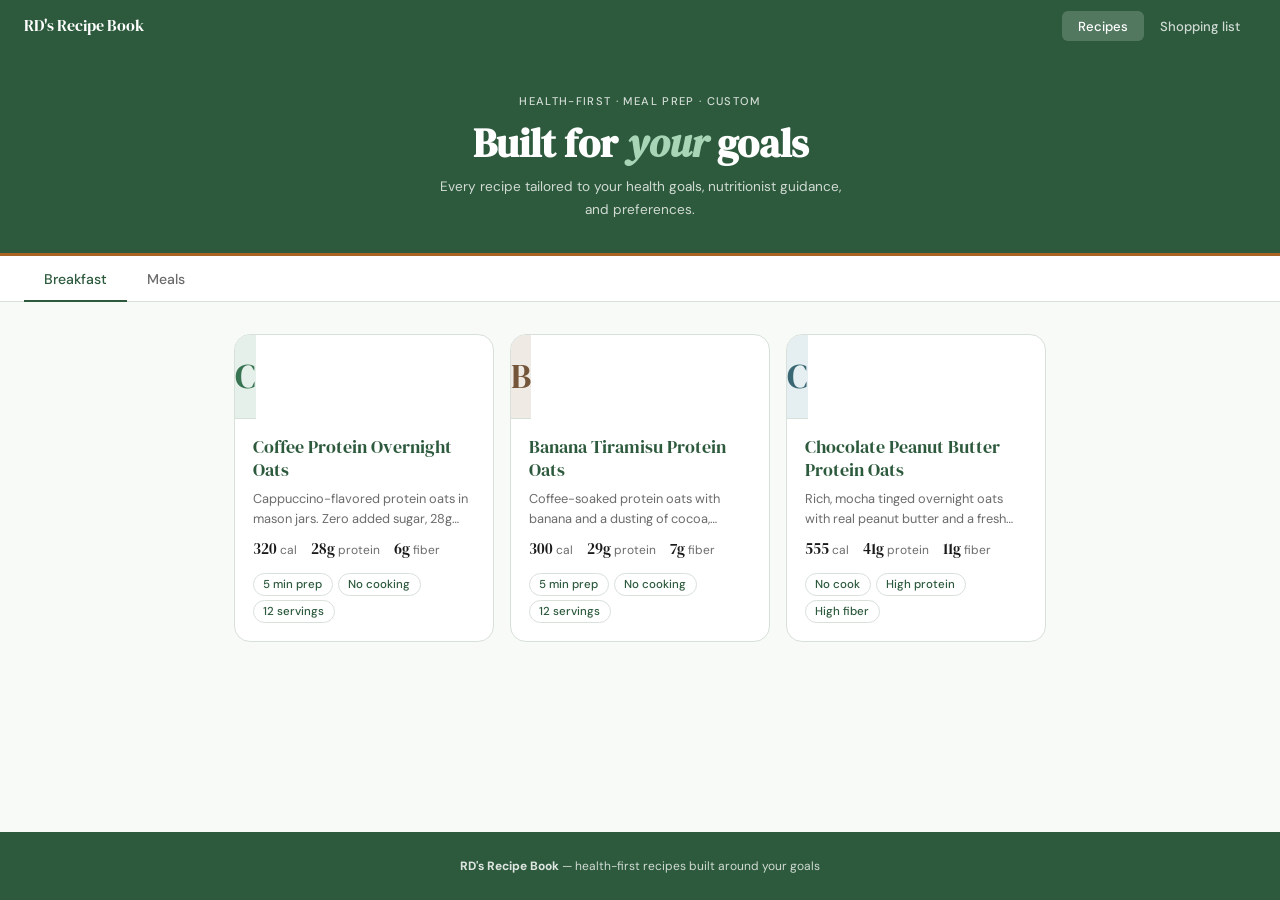
==== commit 965704ed: "Redesign: plan-driven shopping list, recipe index, deep links Reworks the site around how it actuall" ====
--- a/index.html
+++ b/index.html
@@ -12,6 +12,7 @@
 <link rel="stylesheet" href="css/layout.css">
 <link rel="stylesheet" href="css/recipe.css">
 <link rel="stylesheet" href="css/shopping.css">
+<link rel="stylesheet" href="css/print.css" media="print">
 
 <!-- Order matters: data, then helpers, then state, then views, then bootstrap.
      Classic scripts rather than modules so the page also opens over file://. -->
@@ -54,6 +55,7 @@
       <h2>Shopping list</h2>
       <button class="clear-btn" id="clear-checked">Clear checked</button>
     </div>
+    <div id="shopping-planner"></div>
     <p class="progress-label" id="progress-label"></p>
     <div class="progress-bar"><div class="progress-fill" id="progress-fill" style="width:0%"></div></div>
     <div id="shopping-content"></div>
--- a/css/base.css
+++ b/css/base.css
@@ -2,15 +2,22 @@
 
 *,*::before,*::after{box-sizing:border-box;margin:0;padding:0}
 
+/* Text colours are chosen to clear WCAG AA (4.5:1) at body size against the
+   surface they sit on. --green-mid is measured against --green-light and
+   --amber against white, since that is where each is actually used. */
 :root{
-  --green:#2D5A3D;--green-light:#EAF2EC;--green-mid:#4A7C5F;
-  --amber:#B87333;--amber-light:#FDF4EB;
+  --green:#2D5A3D;--green-light:#EAF2EC;--green-mid:#447659;
+  --amber:#A96424;--amber-light:#FDF4EB;
   --ink:#1A1A1A;--muted:#6B6B6B;--border:#D8E0DA;
   --bg:#F8FAF8;--white:#FFFFFF;
   --red:#C0392B;--red-light:#FDECEC;
+  --on-green:rgba(255,255,255,0.78);
 }
 
-body{font-family:'DM Sans',sans-serif;background:var(--bg);color:var(--ink);font-size:16px;line-height:1.7;min-height:100vh}
+/* Column layout so the footer sits at the bottom of short pages (the recipe
+   index is well under one screen) instead of leaving a band of background. */
+body{font-family:'DM Sans',sans-serif;background:var(--bg);color:var(--ink);font-size:16px;line-height:1.7;min-height:100vh;display:flex;flex-direction:column}
+main{flex:1}
 
 /* Keyboard focus rings. Kept together so every interactive element stays covered. */
 .arrow-btn:focus-visible,.s-btn:focus-visible,.clear-btn:focus-visible,.page-tab:focus-visible{outline:2px solid var(--green);outline-offset:2px}
--- a/css/layout.css
+++ b/css/layout.css
@@ -3,15 +3,15 @@
 nav{background:var(--green);padding:0 1.5rem;display:flex;align-items:center;justify-content:space-between;height:52px;position:sticky;top:0;z-index:200}
 .brand{font-family:'DM Serif Display',serif;color:#fff;font-size:1rem}
 .nav-links{display:flex;gap:0;list-style:none}
-.nav-links button{background:none;border:none;color:rgba(255,255,255,0.65);font-family:'DM Sans',sans-serif;font-size:0.82rem;font-weight:500;padding:0.4rem 1rem;cursor:pointer;border-radius:6px;transition:all 0.15s}
+.nav-links button{background:none;border:none;color:var(--on-green);font-family:'DM Sans',sans-serif;font-size:0.82rem;font-weight:500;padding:0.4rem 1rem;cursor:pointer;border-radius:6px;transition:all 0.15s}
 .nav-links button:hover{color:#fff;background:rgba(255,255,255,0.1)}
 .nav-links button.active{color:#fff;background:rgba(255,255,255,0.18)}
 
 .hero{background:var(--green);padding:2.5rem 1.5rem 2rem;text-align:center;border-bottom:3px solid var(--amber)}
-.hero-eyebrow{font-size:0.7rem;font-weight:500;letter-spacing:0.12em;text-transform:uppercase;color:rgba(255,255,255,0.55);margin-bottom:0.5rem}
+.hero-eyebrow{font-size:0.7rem;font-weight:500;letter-spacing:0.12em;text-transform:uppercase;color:var(--on-green);margin-bottom:0.5rem}
 .hero h1{font-family:'DM Serif Display',serif;font-size:clamp(1.6rem,4vw,2.5rem);color:#fff;line-height:1.2;margin-bottom:0.5rem}
 .hero h1 em{font-style:italic;color:#A8D5B5}
-.hero-sub{color:rgba(255,255,255,0.65);font-size:0.85rem;max-width:420px;margin:0 auto}
+.hero-sub{color:var(--on-green);font-size:0.85rem;max-width:420px;margin:0 auto}
 
 /* Top-level pages (Recipes / Shopping list). Only .active is displayed. */
 .page{display:none;max-width:860px;margin:0 auto;padding:2rem 1.5rem}
@@ -24,5 +24,5 @@
 .page-tab.active{color:var(--green);border-bottom-color:var(--green)}
 .cat-wrap{max-width:860px;margin:0 auto;padding:2rem 1.5rem}
 
-footer{background:var(--green);color:rgba(255,255,255,0.55);text-align:center;padding:1.5rem;font-size:0.75rem;margin-top:3rem}
+footer{background:var(--green);color:var(--on-green);text-align:center;padding:1.5rem;font-size:0.75rem;margin-top:3rem}
 footer strong{color:rgba(255,255,255,0.85)}
--- a/css/recipe.css
+++ b/css/recipe.css
@@ -1,17 +1,31 @@
-/* The recipe card and its controls. Rendered by js/recipe-view.js. */
+/* The recipe index grid and the recipe card. Rendered by js/recipe-view.js. */
 
-/* Selector row above the card: category filter, recipe picker, prev/next, counter. */
-.dd-row{display:flex;gap:0.75rem;margin-bottom:1rem;flex-wrap:wrap;align-items:center}
-.dd-wrap{position:relative}
-.dd-label{font-size:0.65rem;font-weight:500;letter-spacing:0.08em;text-transform:uppercase;color:var(--muted);margin-bottom:0.3rem;display:block}
-.dd-select{appearance:none;-webkit-appearance:none;background:var(--white);border:1px solid var(--border);border-radius:8px;padding:0.5rem 2rem 0.5rem 0.85rem;font-family:'DM Sans',sans-serif;font-size:0.85rem;font-weight:500;color:var(--ink);cursor:pointer;min-width:200px;background-image:url("data:image/svg+xml;charset=UTF-8,%3Csvg xmlns='http://www.w3.org/2000/svg' width='12' height='8' viewBox='0 0 12 8'%3E%3Cpath fill='%234A7C5F' d='M6 8L0 0h12z'/%3E%3C/svg%3E");background-repeat:no-repeat;background-position:right 0.85rem center;transition:border-color 0.15s}
-.dd-select:hover{border-color:var(--green)}
-.dd-select:focus{outline:none;border-color:var(--green)}
-.recipe-counter{font-size:0.8rem;color:var(--muted)}
-.recipe-nav-arrows{display:flex;gap:0.5rem}
-.arrow-btn{background:var(--white);border:1px solid var(--border);border-radius:8px;width:34px;height:34px;display:flex;align-items:center;justify-content:center;cursor:pointer;font-size:1rem;color:var(--muted);transition:all 0.15s;font-family:'DM Sans',sans-serif}
-.arrow-btn:hover:not([disabled]){border-color:var(--green);color:var(--green)}
-.arrow-btn[disabled]{opacity:0.35;cursor:default}
+/* --- index grid ---------------------------------------------------------- */
+
+.rgrid{display:grid;grid-template-columns:repeat(auto-fill,minmax(250px,1fr));gap:1rem}
+.rcard{display:flex;flex-direction:column;text-align:left;background:var(--white);border:1px solid var(--border);border-radius:16px;overflow:hidden;cursor:pointer;font-family:'DM Sans',sans-serif;transition:border-color 0.15s,transform 0.15s,box-shadow 0.15s}
+.rcard:hover{border-color:var(--green);transform:translateY(-2px);box-shadow:0 6px 20px rgba(45,90,61,0.09)}
+.rcard:focus-visible{outline:2px solid var(--green);outline-offset:2px}
+
+/* Stands in for photography: a stable per-recipe tint with the initial set in
+   the display serif, so cards stay distinguishable at a glance. */
+.rcard-art{height:84px;display:flex;align-items:center;justify-content:center;background:hsl(var(--tint) 26% 92%);border-bottom:1px solid var(--border)}
+.rcard-art span{font-family:'DM Serif Display',serif;font-size:2.1rem;color:hsl(var(--tint) 34% 34%)}
+.rcard-body{padding:1rem 1.1rem 1.15rem;display:flex;flex-direction:column;gap:0.5rem;flex:1}
+.rcard-title{font-family:'DM Serif Display',serif;font-size:1.12rem;line-height:1.3;color:var(--green)}
+.rcard-desc{font-size:0.8rem;color:var(--muted);line-height:1.5;display:-webkit-box;-webkit-line-clamp:2;-webkit-box-orient:vertical;overflow:hidden}
+.rcard-stats{display:flex;gap:0.9rem;font-size:0.75rem;color:var(--muted);padding-top:0.15rem}
+.rcard-stats b{font-family:'DM Serif Display',serif;font-size:0.95rem;color:var(--ink);font-weight:400}
+.rcard-badges{display:flex;flex-wrap:wrap;gap:0.3rem;margin-top:auto;padding-top:0.35rem}
+
+/* --- detail bar ---------------------------------------------------------- */
+
+.detail-bar{display:flex;align-items:center;justify-content:space-between;gap:0.75rem;flex-wrap:wrap;margin-bottom:1rem}
+.detail-bar-right{display:flex;gap:0.5rem}
+.back-btn,.print-btn,.plan-btn{background:var(--white);border:1px solid var(--border);border-radius:8px;font-family:'DM Sans',sans-serif;font-size:0.8rem;font-weight:500;color:var(--muted);padding:0.45rem 0.9rem;cursor:pointer;transition:all 0.15s}
+.back-btn:hover,.print-btn:hover,.plan-btn:hover{border-color:var(--green);color:var(--green)}
+.plan-btn.on{background:var(--green);border-color:var(--green);color:#fff}
+.back-btn:focus-visible,.print-btn:focus-visible,.plan-btn:focus-visible{outline:2px solid var(--green);outline-offset:2px}
 
 /* Card shell and header. */
 .recipe-card{background:var(--white);border:1px solid var(--border);border-radius:16px;overflow:hidden}
@@ -32,35 +46,53 @@
 
 /* Nutrition strip. Always per serving, so these values never scale. */
 .nutrition-label{font-size:0.65rem;font-weight:500;letter-spacing:0.1em;text-transform:uppercase;color:var(--muted);text-align:center;padding:0.7rem 1rem 0.15rem;background:var(--white)}
-.nutrition-strip{display:grid;grid-template-columns:repeat(auto-fit,minmax(90px,1fr));border-bottom:1px solid var(--border)}
-.nutrition-cell{padding:0.85rem 1rem;text-align:center;border-right:1px solid var(--border)}
-.nutrition-cell:last-child{border-right:none}
+/* Fixed 6-up on desktop, 3-up on narrow screens. auto-fit was reflowing into
+   an uneven 4+2 whose cell borders did not line up across the wrap. */
+.nutrition-strip{display:grid;grid-template-columns:repeat(6,1fr);border-bottom:1px solid var(--border);gap:1px;background:var(--border)}
+.nutrition-cell{padding:0.85rem 0.5rem;text-align:center;background:var(--white)}
+@media(max-width:700px){.nutrition-strip{grid-template-columns:repeat(3,1fr)}}
 .nutrition-cell .val{font-family:'DM Serif Display',serif;font-size:1.25rem;color:var(--ink);display:block}
 .nutrition-cell .lbl{font-size:0.65rem;font-weight:500;letter-spacing:0.06em;text-transform:uppercase;color:var(--muted);margin-top:0.1rem}
 
-/* Two-column body: ingredients left, instructions right. Stacks under 600px. */
-.recipe-body{display:grid;grid-template-columns:1fr 1.35fr}
+/* Two-column body: ingredients left, instructions right. Stacks under 600px.
+   align-items:start stops the shorter column stretching to match the taller. */
+.recipe-body{display:grid;grid-template-columns:1fr 1.35fr;align-items:start}
 @media(max-width:600px){.recipe-body{grid-template-columns:1fr}}
 .ingredients-col{padding:1.25rem 1.5rem;border-right:1px solid var(--border)}
 .steps-col{padding:1.25rem 1.5rem}
 .col-label{font-size:0.65rem;font-weight:500;letter-spacing:0.1em;text-transform:uppercase;color:var(--muted);margin-bottom:0.9rem}
+.col-head{display:flex;align-items:baseline;justify-content:space-between;gap:0.5rem}
+.col-head .col-label{margin-bottom:0.9rem}
+.reset-link{background:none;border:none;font-family:'DM Sans',sans-serif;font-size:0.7rem;color:var(--muted);cursor:pointer;padding:0;text-decoration:underline}
+.reset-link:hover{color:var(--green)}
 
+/* Ingredients double as a cooking checklist: tap to cross off. */
 .ingredient-list{list-style:none}
-.ingredient-list li{display:flex;gap:0.5rem;padding:0.38rem 0;border-bottom:1px solid var(--green-light);font-size:0.88rem;align-items:baseline}
-.ingredient-list li:last-child{border-bottom:none}
+.ing{display:flex;gap:0.5rem;padding:0.4rem 0;border-bottom:1px solid var(--green-light);font-size:0.88rem;align-items:baseline;cursor:pointer;user-select:none;transition:opacity 0.15s}
+.ing:last-child{border-bottom:none}
+.ing:hover{opacity:0.75}
+.ing:focus-visible{outline:2px solid var(--green);outline-offset:2px;border-radius:4px}
+.ing-tick{width:13px;height:13px;border:1.5px solid var(--border);border-radius:3px;flex-shrink:0;align-self:center;position:relative;transition:all 0.15s}
+.ing.struck .ing-tick{background:var(--green);border-color:var(--green)}
+.ing.struck .ing-tick::after{content:"";position:absolute;left:4px;top:1px;width:3px;height:7px;border:solid #fff;border-width:0 1.5px 1.5px 0;transform:rotate(45deg)}
+.ing.struck .qty,.ing.struck .iname,.ing.struck .mod{text-decoration:line-through;color:var(--muted)}
 .qty{font-weight:500;color:var(--green);min-width:56px;font-size:0.8rem}
 .iname{color:var(--ink);flex:1}
 .mod{font-size:0.7rem;color:var(--amber);font-weight:500;margin-left:auto;white-space:nowrap;padding-left:0.3rem}
+.ing-hint{font-size:0.7rem;color:var(--muted);margin-top:0.8rem;font-style:italic}
 
 .step{display:flex;gap:0.9rem;margin-bottom:1rem;align-items:flex-start}
 .step-num{background:var(--green);color:#fff;font-size:0.65rem;font-weight:500;width:20px;height:20px;border-radius:50%;display:flex;align-items:center;justify-content:center;flex-shrink:0;margin-top:4px}
 .step-text{font-size:0.88rem;color:var(--ink);line-height:1.6}
 .step-text strong{font-weight:500;color:var(--green)}
 
-/* Health notes (green, check) and watch notes (red, warning). */
+/* Health notes (green, check) and watch notes (red, warning).
+   A two-column list rather than wrapping pills: at six-plus notes the pills
+   fragmented into ragged rows and read as chrome instead of content. */
 .health-notes{background:var(--green-light);border-top:1px solid var(--border);padding:1rem 1.5rem}
-.health-note-list{display:flex;flex-wrap:wrap;gap:0.4rem;margin-top:0.6rem}
-.hnote{background:var(--white);border:1px solid var(--border);border-radius:7px;font-size:0.75rem;color:var(--green);padding:0.25rem 0.6rem;display:flex;align-items:center;gap:0.3rem}
-.hnote::before{content:"✓";font-weight:700}
-.wnote{background:var(--red-light);border:1px solid #F5C6C6;border-radius:7px;font-size:0.75rem;color:var(--red);padding:0.25rem 0.6rem;display:flex;align-items:center;gap:0.3rem}
-.wnote::before{content:"⚠"}
+.note-list{list-style:none;display:grid;grid-template-columns:repeat(auto-fit,minmax(240px,1fr));gap:0.15rem 1.5rem;margin-top:0.4rem}
+.hnote,.wnote{font-size:0.78rem;line-height:1.5;padding:0.25rem 0 0.25rem 1.35rem;position:relative;background:none;border:none}
+.hnote{color:var(--green)}
+.wnote{color:var(--red)}
+.hnote::before{content:"✓";position:absolute;left:0;font-weight:700}
+.wnote::before{content:"⚠";position:absolute;left:0}
--- a/css/shopping.css
+++ b/css/shopping.css
@@ -10,7 +10,27 @@
 .progress-bar{height:3px;background:var(--border);border-radius:999px;margin-bottom:1.5rem;overflow:hidden}
 .progress-fill{height:100%;background:var(--green);border-radius:999px;transition:width 0.3s}
 
-/* One section per recipe. */
+/* Weekly plan: which recipes feed the list. */
+.planner{background:var(--white);border:1px solid var(--border);border-radius:14px;padding:1rem 1.25rem 1.15rem;margin-bottom:1.5rem}
+.planner-head{display:flex;align-items:baseline;justify-content:space-between;gap:1rem;flex-wrap:wrap}
+.planner-title{font-size:0.72rem;font-weight:500;letter-spacing:0.1em;text-transform:uppercase;color:var(--green)}
+.planner-actions{display:flex;gap:0.75rem}
+.link-btn{background:none;border:none;font-family:'DM Sans',sans-serif;font-size:0.75rem;color:var(--muted);cursor:pointer;padding:0;text-decoration:underline}
+.link-btn:hover{color:var(--green)}
+.link-btn:focus-visible{outline:2px solid var(--green);outline-offset:2px}
+.planner-sub{font-size:0.75rem;color:var(--muted);margin-top:0.15rem}
+.chip-row{display:flex;flex-wrap:wrap;gap:0.4rem;margin-top:0.8rem}
+.chip{display:flex;align-items:center;gap:0.4rem;background:var(--white);border:1px solid var(--border);border-radius:999px;font-family:'DM Sans',sans-serif;font-size:0.78rem;font-weight:500;color:var(--muted);padding:0.35rem 0.8rem;cursor:pointer;transition:all 0.15s}
+.chip:hover{border-color:var(--green);color:var(--green)}
+.chip:focus-visible{outline:2px solid var(--green);outline-offset:2px}
+.chip.on{background:var(--green-light);border-color:var(--green);color:var(--green)}
+.chip-tick{width:12px;height:12px;border:1.5px solid var(--border);border-radius:3px;flex-shrink:0;position:relative}
+.chip.on .chip-tick{background:var(--green);border-color:var(--green)}
+.chip.on .chip-tick::after{content:"";position:absolute;left:3px;top:0;width:3px;height:7px;border:solid #fff;border-width:0 1.5px 1.5px 0;transform:rotate(45deg)}
+
+.empty-note{font-size:0.85rem;color:var(--muted);text-align:center;padding:2.5rem 1rem;background:var(--white);border:1px dashed var(--border);border-radius:14px}
+
+/* One section per aisle, ordered the way a store is walked. */
 .shop-section{background:var(--white);border:1px solid var(--border);border-radius:14px;overflow:hidden;margin-bottom:1.25rem}
 .shop-section-header{background:var(--green-light);padding:0.75rem 1.25rem;border-bottom:1px solid var(--border);display:flex;align-items:center;justify-content:space-between}
 .shop-section-title{font-size:0.72rem;font-weight:500;letter-spacing:0.1em;text-transform:uppercase;color:var(--green)}
@@ -23,6 +43,8 @@
 .shop-item.checked .shop-item-name{text-decoration:line-through;color:var(--muted)}
 .shop-item-name{flex:1;font-size:0.9rem;color:var(--ink)}
 .shop-item-qty{font-size:0.78rem;color:var(--muted);white-space:nowrap}
+/* Shown only when an item is pulled in by more than one planned recipe. */
+.shop-item-from{font-size:0.7rem;color:var(--green-mid);margin-left:0.45rem;white-space:nowrap}
 
 .shop-checkbox{width:18px;height:18px;border:1.5px solid var(--border);border-radius:4px;flex-shrink:0;display:flex;align-items:center;justify-content:center;transition:all 0.15s}
 .shop-item.checked .shop-checkbox{background:var(--green);border-color:var(--green)}
--- a/css/print.css
+++ b/css/print.css
@@ -0,0 +1,54 @@
+/* Print: one clean recipe on paper, for propping up in the kitchen.
+   Loaded with media="print", so it never affects the screen view. */
+
+nav, .hero, .page-tabs, footer,
+.detail-bar, .serving-control, .planner, .progress-bar, .progress-label,
+.ing-hint, .reset-link, .clear-btn, .rgrid {
+  display: none !important;
+}
+
+body {
+  background: #fff;
+  color: #000;
+  font-size: 11pt;
+  line-height: 1.45;
+}
+
+.page { max-width: none; padding: 0; }
+.cat-wrap { padding: 0; max-width: none; }
+
+.recipe-card { border: none; border-radius: 0; }
+.recipe-header { background: none; padding: 0 0 0.5rem; border-bottom: 1pt solid #000; }
+.recipe-title { font-size: 20pt; color: #000; }
+.recipe-desc { max-width: none; color: #333; }
+.badge { border-color: #999; color: #000; }
+
+/* Keep nutrition readable without the grid hairlines. */
+.nutrition-label { padding: 0.5rem 0 0.2rem; text-align: left; }
+.nutrition-strip { grid-template-columns: repeat(6, 1fr); gap: 0; background: none; border-bottom: 1pt solid #ccc; }
+.nutrition-cell { padding: 0.3rem 0.2rem; background: none; }
+.nutrition-cell .val { font-size: 12pt; }
+
+/* Ingredients and steps side by side, and never split across a page. */
+.recipe-body { grid-template-columns: 1fr 1.4fr; gap: 1.5rem; }
+.ingredients-col { border-right: none; padding: 0.6rem 0; }
+.steps-col { padding: 0.6rem 0; }
+.ing, .step { break-inside: avoid; page-break-inside: avoid; }
+.ing-tick { display: none; }
+/* A printed list is ticked with a pen, so struck items must stay legible. */
+.ing.struck .qty, .ing.struck .iname, .ing.struck .mod { text-decoration: none; color: #000; }
+.step-num { background: none; color: #000; border: 1pt solid #000; }
+.step-text strong { color: #000; }
+
+.health-notes { background: none; border-top: 1pt solid #ccc; padding: 0.6rem 0 0; }
+.hnote, .wnote { color: #000; }
+
+/* Shopping list: aisle sections, no interactive affordances. */
+.shop-section { border: none; margin-bottom: 0.8rem; break-inside: avoid; }
+.shop-section-header { background: none; border-bottom: 1pt solid #000; padding: 0.2rem 0; }
+.shop-section-title { color: #000; }
+.shop-item { padding: 0.22rem 0; border-bottom: none; }
+.shop-checkbox { border-color: #000; }
+.shop-item.checked .shop-item-name { text-decoration: none; color: #000; }
+
+a[href]::after { content: ""; }
